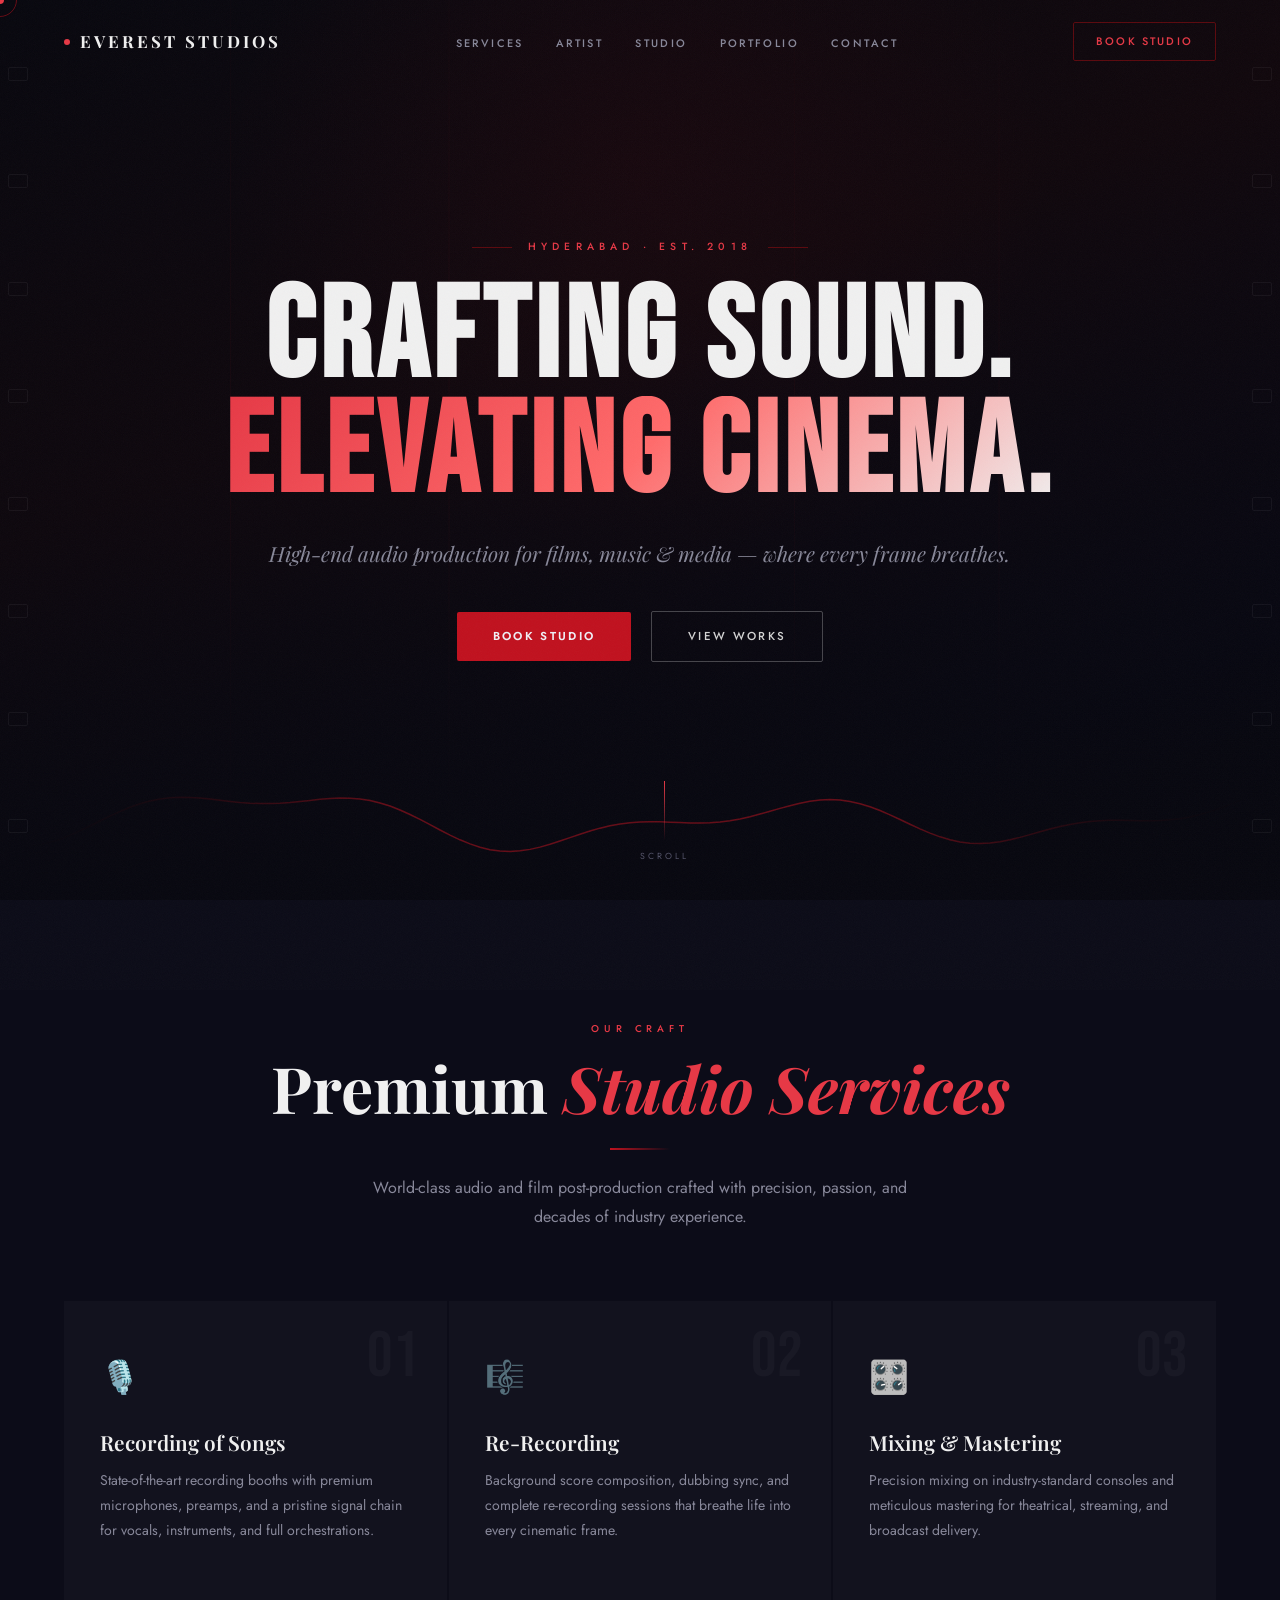
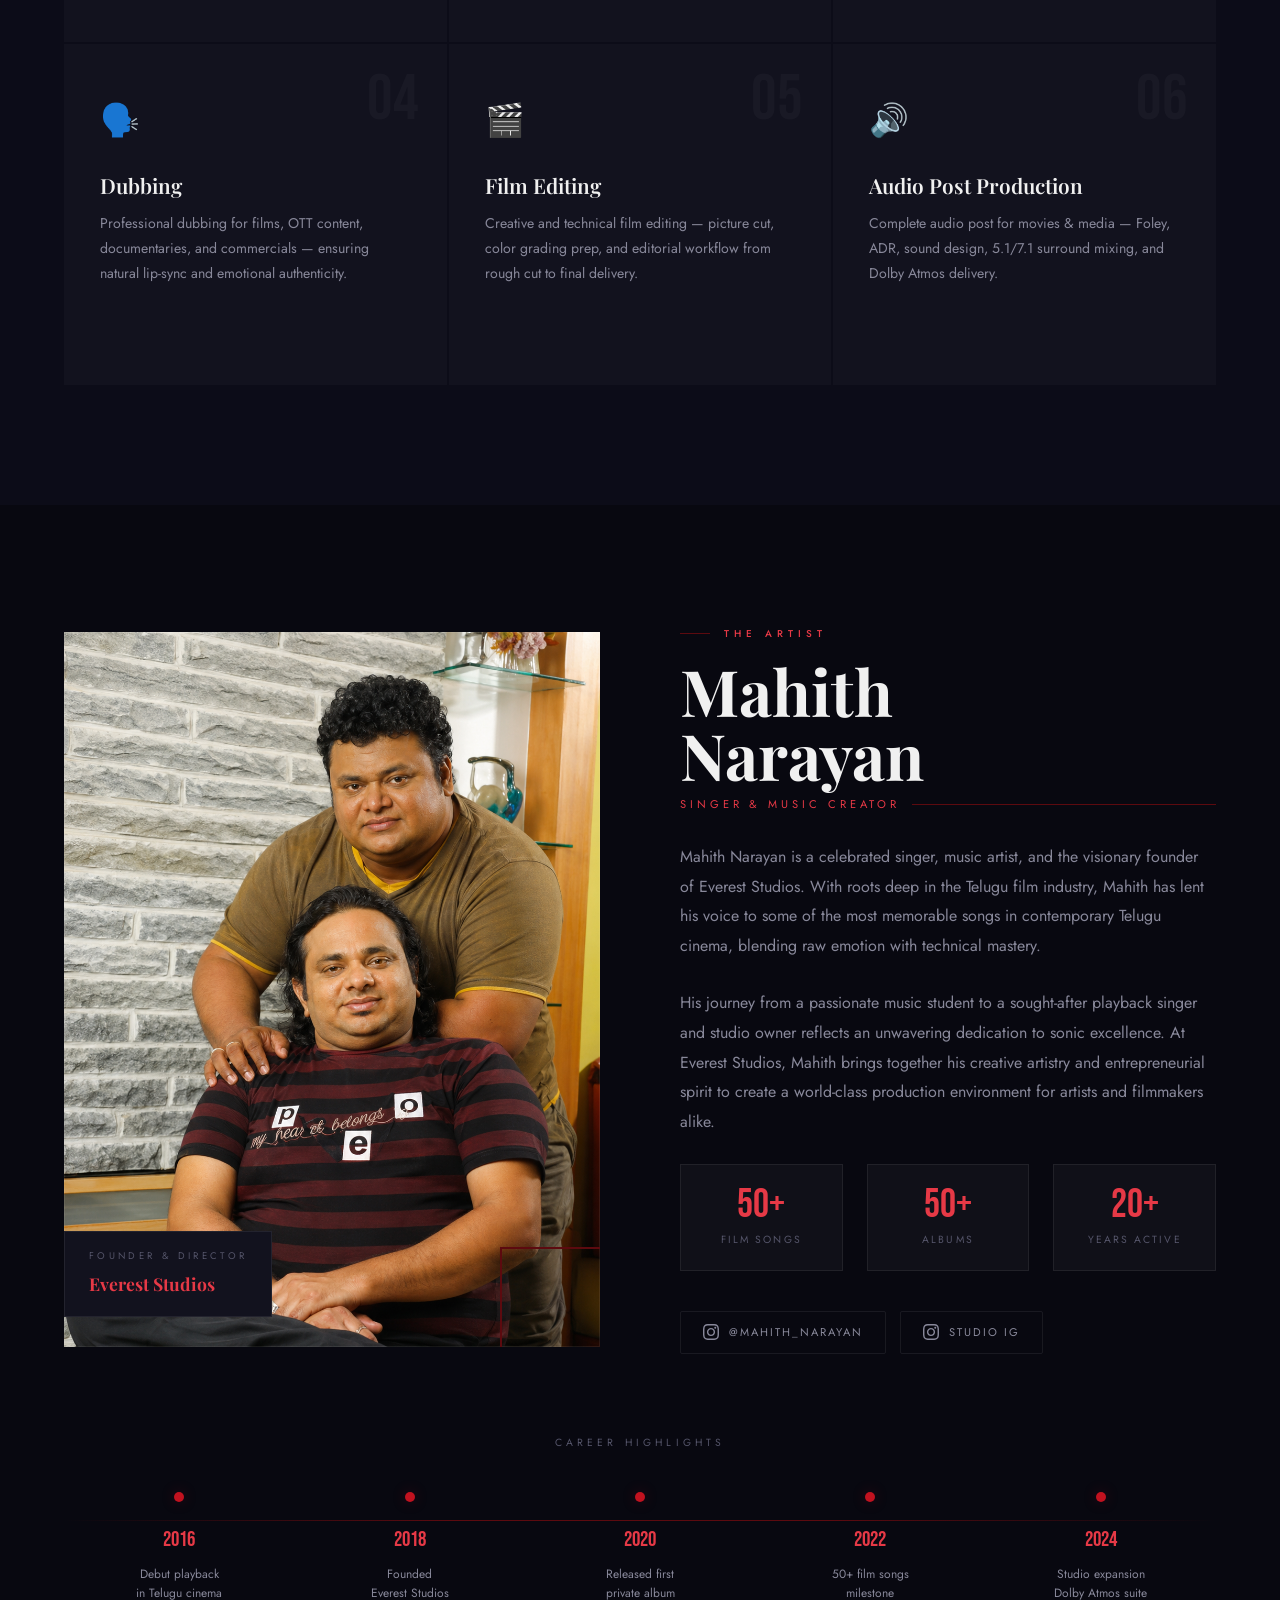
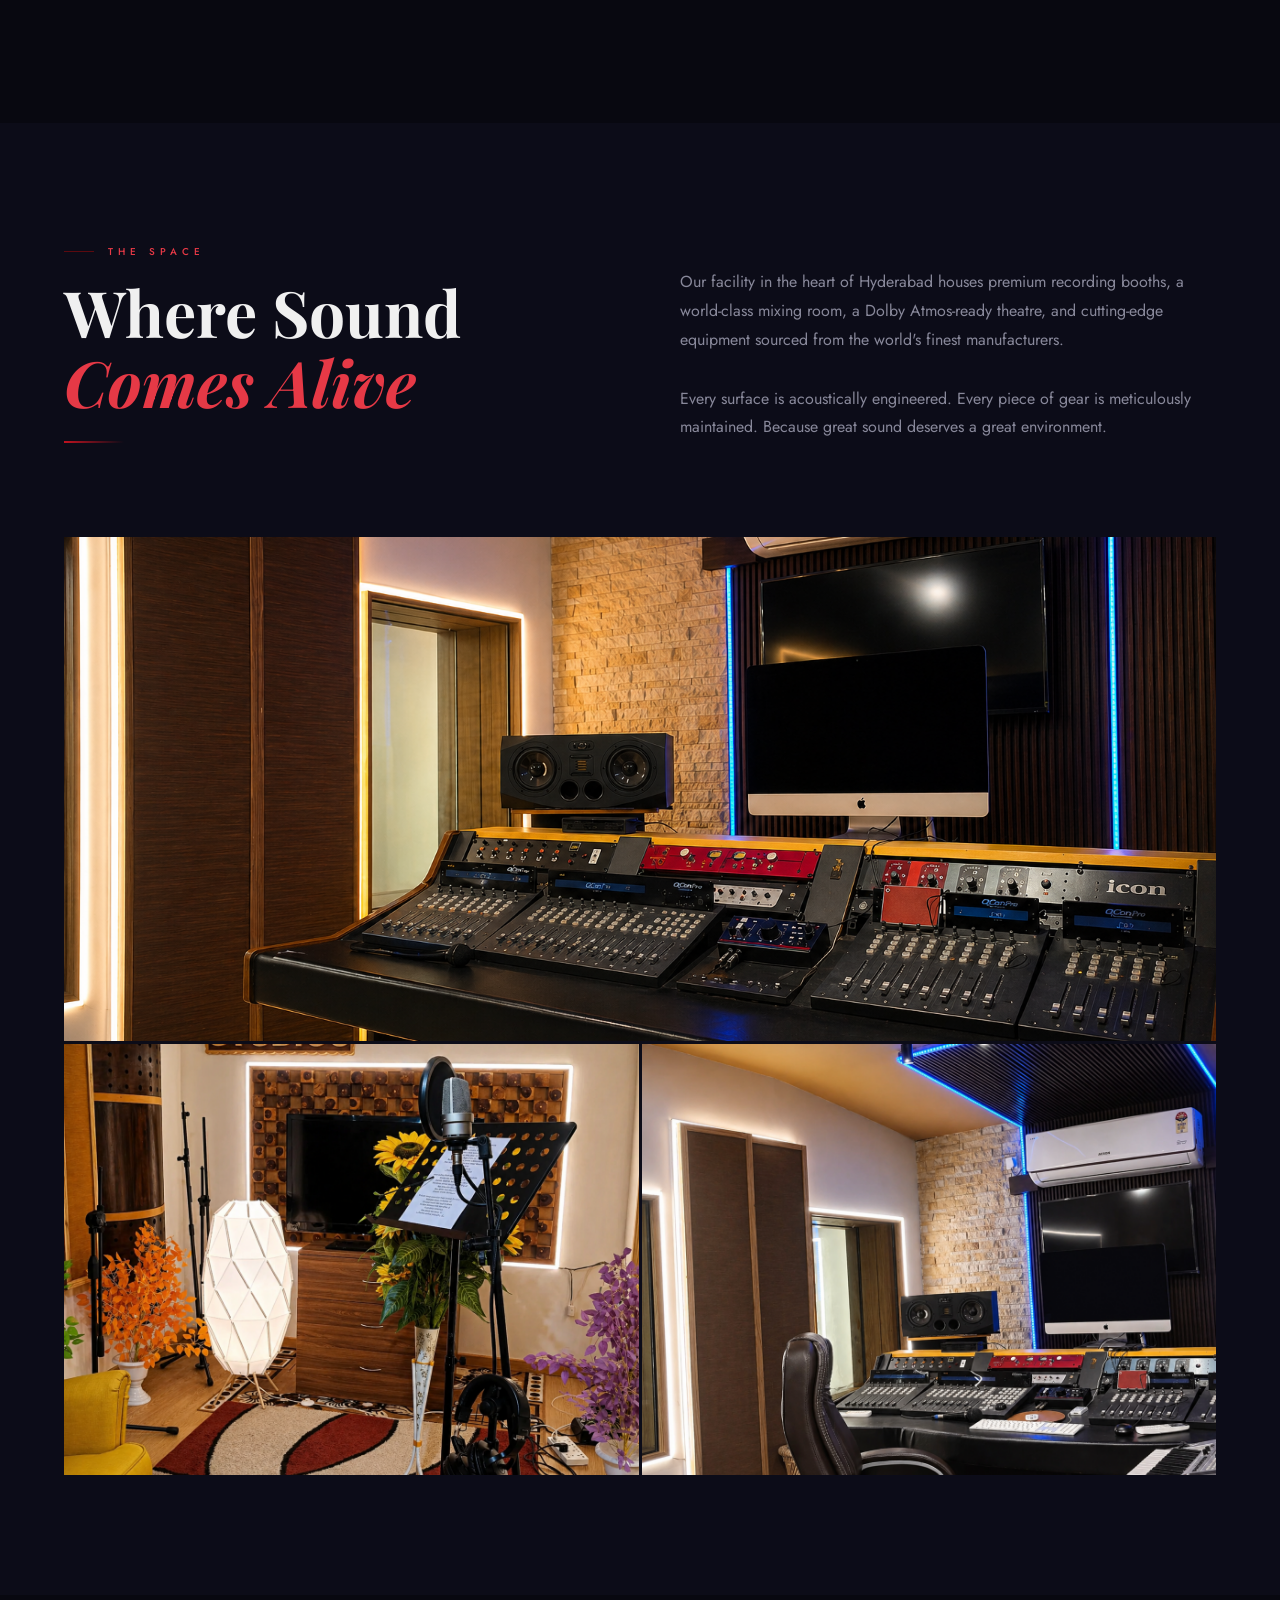
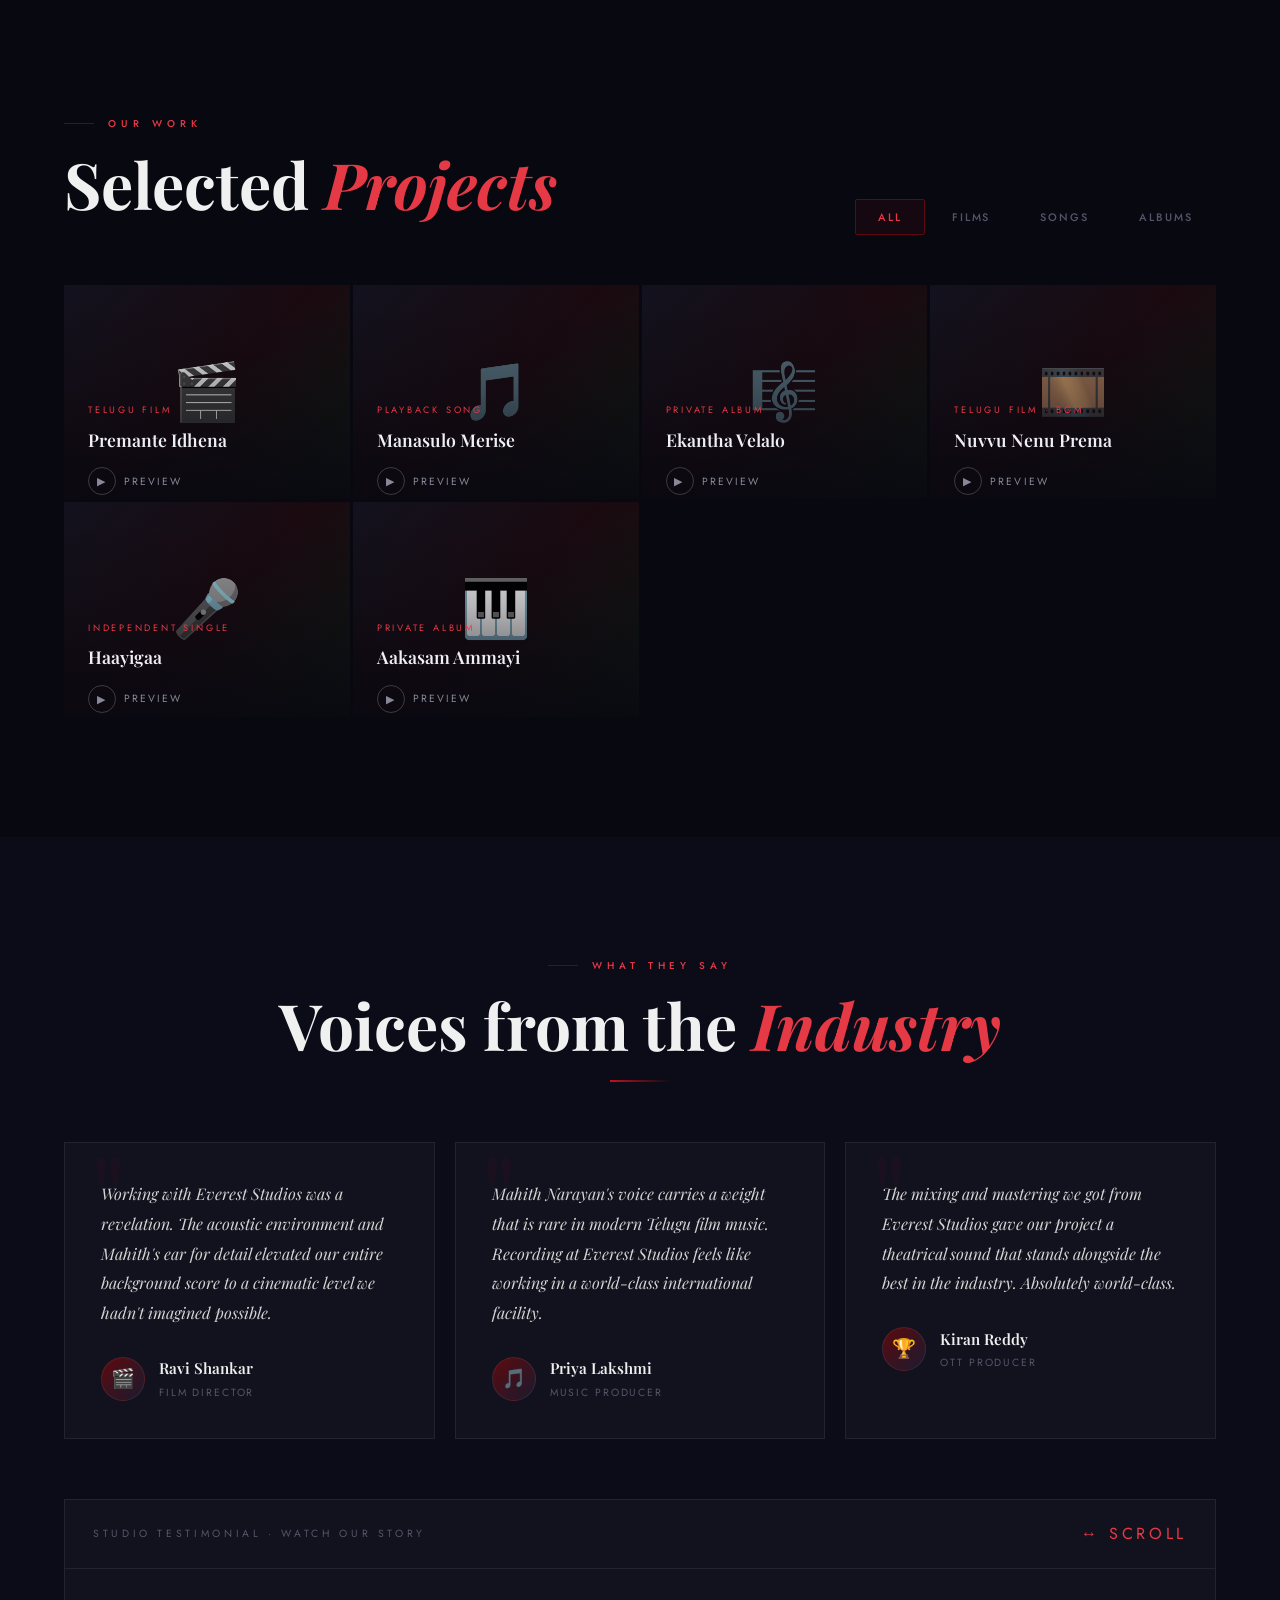
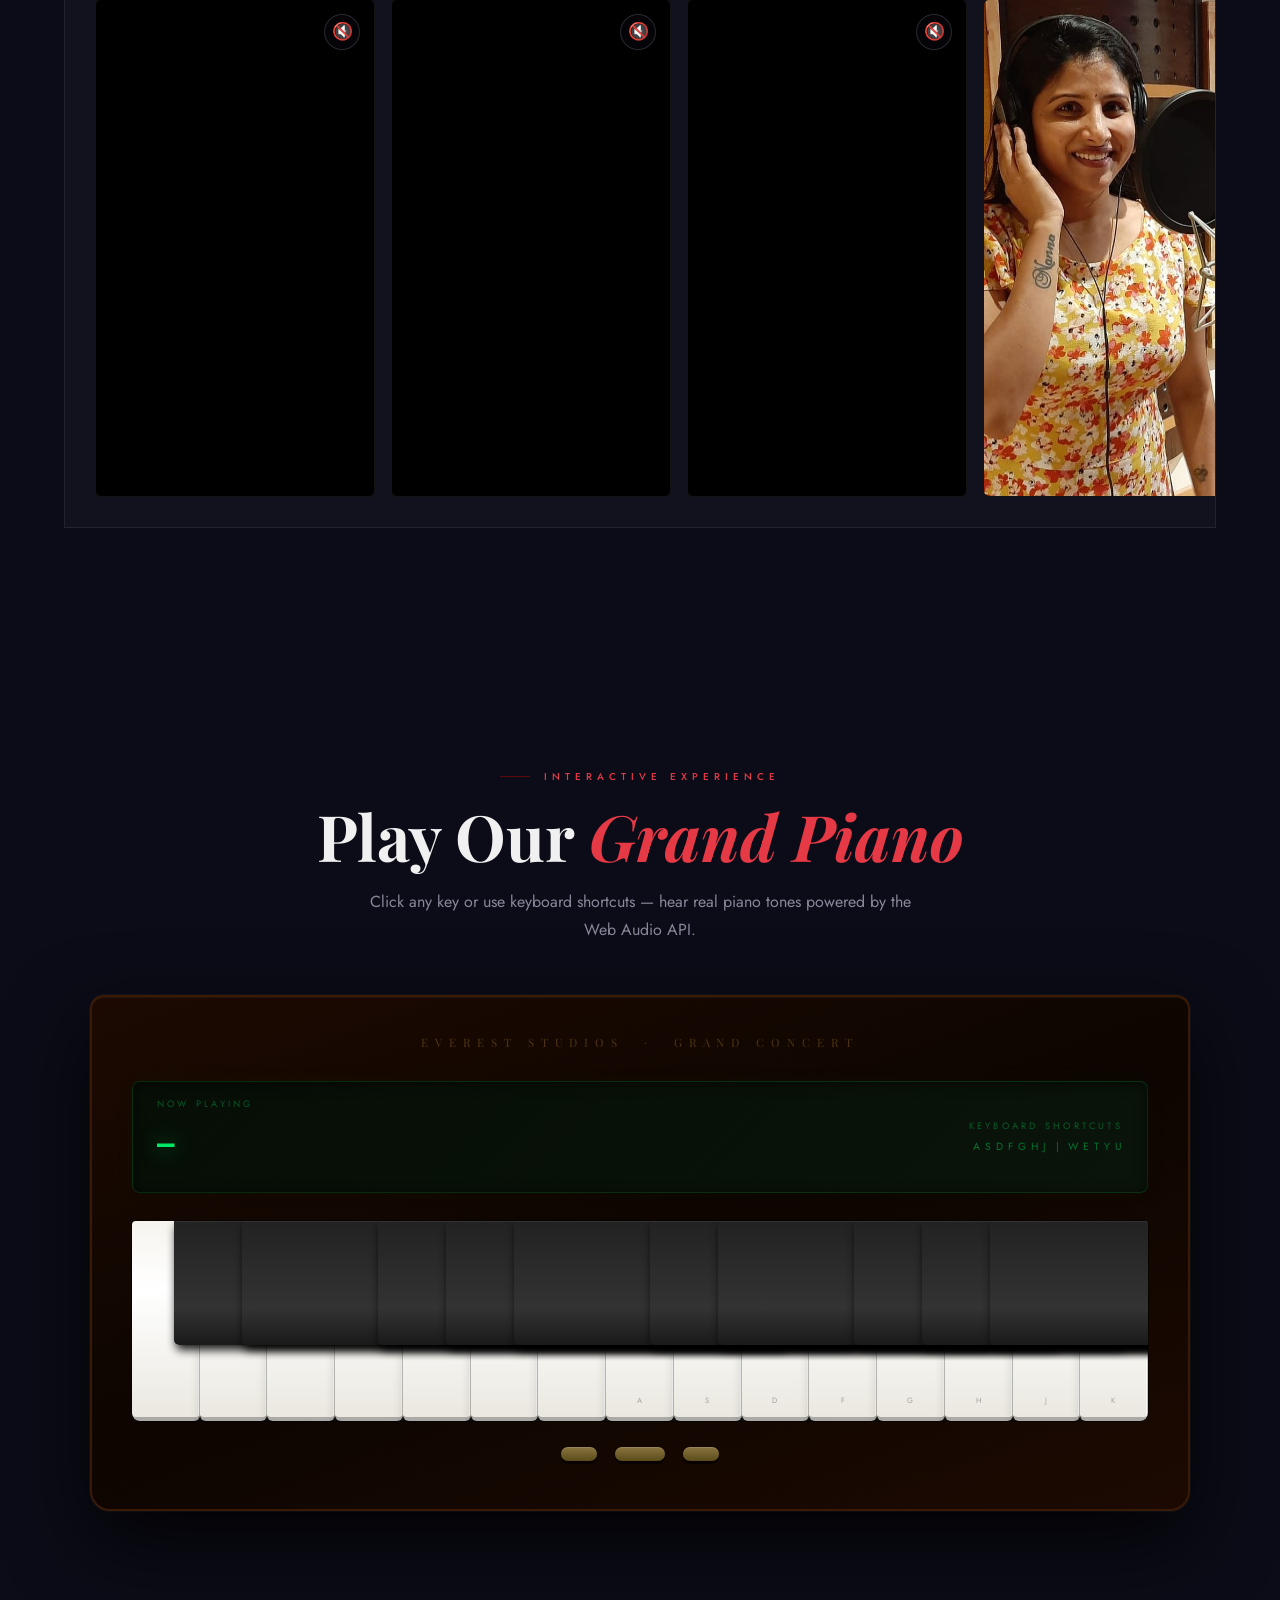
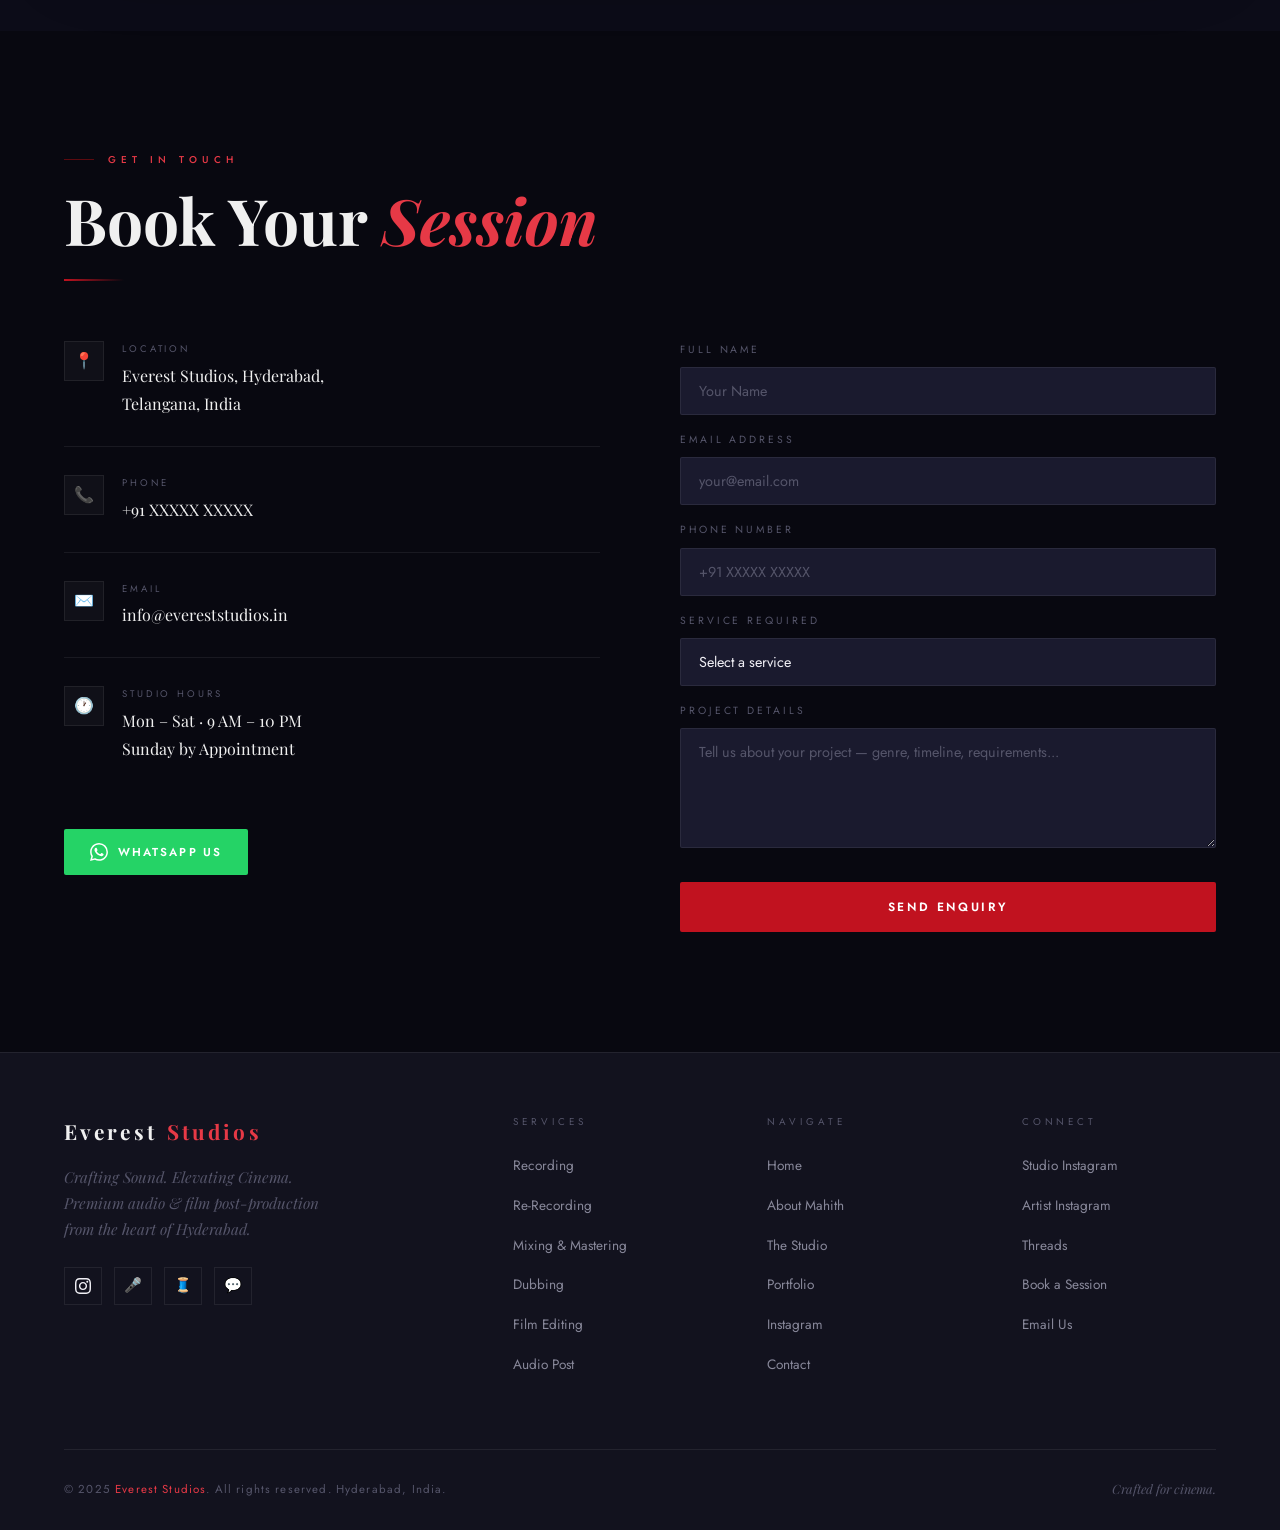
==== EverestStudios.html @ 0b69b0db "initial commit" ====
<!DOCTYPE html>
<html lang="en">

<head>
  <meta charset="UTF-8" />
  <meta name="viewport" content="width=device-width, initial-scale=1.0" />
  <meta name="description" content="Everest Studios — Premium audio and film post-production studio in Hyderabad." />
  <title>Everest Studios — Crafting Sound. Elevating Cinema.</title>
  <link rel="preconnect" href="https://fonts.googleapis.com" />
  <link rel="preconnect" href="https://fonts.gstatic.com" crossorigin />
  <link
    href="https://fonts.googleapis.com/css2?family=Playfair+Display:ital,wght@0,400;0,600;0,700;0,900;1,400;1,600&family=Bebas+Neue&family=Jost:wght@200;300;400;500;600&display=swap"
    rel="stylesheet" />
  <style>
    /* ════════════════════════════════════════════════
   EVEREST STUDIOS — Premium Cinematic CSS
   Palette: Deep Crimson · Platinum · Obsidian
   ════════════════════════════════════════════════ */

    :root {
      --obsidian: #080810;
      --deep: #0c0c18;
      --panel: #12121e;
      --surface: #1a1a2e;
      --glass: rgba(255, 255, 255, 0.03);
      --glass-border: rgba(255, 255, 255, 0.07);
      --crimson: #c1121f;
      --crimson-light: #e63946;
      --crimson-glow: rgba(193, 18, 31, 0.25);
      --crimson-dim: #5c0a0f;
      --platinum: #d4d4d4;
      --platinum-light: #f0f0f0;
      --platinum-dim: #888899;
      --teal: #00b4d8;
      --white: #f0eff5;
      --muted: #55556a;
      --muted-light: #88889a;
      --font-display: 'Playfair Display', serif;
      --font-hero: 'Bebas Neue', cursive;
      --font-ui: 'Jost', sans-serif;
      --ease-out: cubic-bezier(0.16, 1, 0.3, 1);
      --ease-spring: cubic-bezier(0.34, 1.56, 0.64, 1);
      --ease-cinema: cubic-bezier(0.77, 0, 0.18, 1);
    }

    *,
    *::before,
    *::after {
      margin: 0;
      padding: 0;
      box-sizing: border-box
    }

    html {
      scroll-behavior: smooth;
      overflow-x: hidden
    }

    body {
      background: var(--obsidian);
      color: var(--white);
      font-family: var(--font-ui);
      font-size: 17px;
      line-height: 1.75;
      overflow-x: hidden;
      cursor: none;
    }

    a {
      text-decoration: none;
      color: inherit
    }

    img {
      display: block;
      max-width: 100%
    }

    button {
      cursor: none;
      font-family: var(--font-ui);
      border: none;
      background: none
    }

    ::selection {
      background: var(--crimson);
      color: #fff
    }

    /* ── CURSOR ───────────────────────────────────── */
    #cursor {
      position: fixed;
      width: 8px;
      height: 8px;
      background: var(--crimson-light);
      border-radius: 50%;
      pointer-events: none;
      z-index: 9999;
      transform: translate(-50%, -50%);
      transition: transform .12s, background .2s;
    }

    #cursor-ring {
      position: fixed;
      width: 34px;
      height: 34px;
      border: 1px solid rgba(193, 18, 31, .5);
      border-radius: 50%;
      pointer-events: none;
      z-index: 9998;
      transform: translate(-50%, -50%);
      transition: all .28s var(--ease-out);
    }

    #cursor.hover {
      transform: translate(-50%, -50%) scale(2.5);
      background: var(--crimson)
    }

    #cursor-ring.hover {
      transform: translate(-50%, -50%) scale(1.5);
      border-color: var(--crimson-light)
    }

    /* ── GRAIN ────────────────────────────────────── */
    .grain {
      position: fixed;
      top: -10%;
      left: -10%;
      width: 120%;
      height: 120%;
      z-index: 9990;
      pointer-events: none;
      opacity: .028;
      background-image: url("data:image/svg+xml,%3Csvg viewBox='0 0 256 256' xmlns='http://www.w3.org/2000/svg'%3E%3Cfilter id='n'%3E%3CfeTurbulence type='fractalNoise' baseFrequency='0.9' numOctaves='4' stitchTiles='stitch'/%3E%3C/filter%3E%3Crect width='100%25' height='100%25' filter='url(%23n)'/%3E%3C/svg%3E");
      background-size: 200px 200px;
      will-change: transform;
      animation: grain .4s steps(1) infinite;
    }

    @keyframes grain {

      0%,
      100% {
        transform: translate(0, 0)
      }

      10% {
        transform: translate(-2%, -3%)
      }

      20% {
        transform: translate(3%, 2%)
      }

      30% {
        transform: translate(-1%, 4%)
      }

      40% {
        transform: translate(2%, -1%)
      }

      50% {
        transform: translate(-3%, 3%)
      }

      60% {
        transform: translate(4%, -2%)
      }

      70% {
        transform: translate(-2%, 1%)
      }

      80% {
        transform: translate(1%, -4%)
      }

      90% {
        transform: translate(-3%, 2%)
      }
    }

    /* ── LOADER ───────────────────────────────────── */
    #loader {
      position: fixed;
      inset: 0;
      z-index: 10000;
      background: var(--obsidian);
      display: flex;
      flex-direction: column;
      align-items: center;
      justify-content: center;
      gap: 28px;
      transition: opacity .9s var(--ease-cinema), visibility .9s;
    }

    #loader.hide {
      opacity: 0;
      visibility: hidden;
      pointer-events: none
    }

    .loader-logo {
      font-family: var(--font-display);
      font-size: clamp(1.4rem, 3.5vw, 2.4rem);
      font-weight: 700;
      letter-spacing: .3em;
      color: var(--platinum-light);
      opacity: 0;
      animation: fadeUp .8s .3s var(--ease-out) forwards;
    }

    .loader-logo em {
      font-style: normal;
      color: var(--crimson-light)
    }

    .loader-sub {
      font-family: var(--font-ui);
      font-size: .68rem;
      letter-spacing: .4em;
      text-transform: uppercase;
      color: var(--muted);
      opacity: 0;
      animation: fadeUp .8s .5s var(--ease-out) forwards;
    }

    .eq-bars {
      display: flex;
      align-items: flex-end;
      gap: 4px;
      height: 44px;
      opacity: 0;
      animation: fadeUp .8s .4s var(--ease-out) forwards;
    }

    .eq-bar {
      width: 4px;
      background: linear-gradient(to top, var(--crimson), var(--crimson-light));
      border-radius: 2px;
      animation: eq var(--d, .8s) ease-in-out infinite alternate;
    }

    .eq-bar:nth-child(1) {
      --d: .55s;
      height: 55%
    }

    .eq-bar:nth-child(2) {
      --d: .85s;
      height: 100%
    }

    .eq-bar:nth-child(3) {
      --d: .5s;
      height: 38%
    }

    .eq-bar:nth-child(4) {
      --d: .78s;
      height: 80%
    }

    .eq-bar:nth-child(5) {
      --d: .65s;
      height: 50%
    }

    .eq-bar:nth-child(6) {
      --d: .95s;
      height: 90%
    }

    .eq-bar:nth-child(7) {
      --d: .6s;
      height: 30%
    }

    .eq-bar:nth-child(8) {
      --d: .72s;
      height: 65%
    }

    @keyframes eq {
      to {
        height: 12%
      }
    }

    /* ── NAV ──────────────────────────────────────── */
    nav {
      position: fixed;
      top: 0;
      left: 0;
      right: 0;
      z-index: 1000;
      padding: 22px 5%;
      display: flex;
      align-items: center;
      justify-content: space-between;
      transition: all .5s var(--ease-out);
    }

    nav.scrolled {
      background: rgba(8, 8, 16, .88);
      backdrop-filter: blur(24px);
      -webkit-backdrop-filter: blur(24px);
      border-bottom: 1px solid var(--glass-border);
      padding: 14px 5%;
    }

    .nav-logo {
      font-family: var(--font-display);
      font-size: 1.05rem;
      font-weight: 700;
      letter-spacing: .18em;
      color: var(--platinum-light);
      text-transform: uppercase;
      display: flex;
      align-items: center;
      gap: 10px;
    }

    .nav-logo-dot {
      width: 6px;
      height: 6px;
      background: var(--crimson-light);
      border-radius: 50%;
      animation: pulse 2s infinite;
    }

    @keyframes pulse {

      0%,
      100% {
        box-shadow: 0 0 0 0 var(--crimson-glow)
      }

      50% {
        box-shadow: 0 0 0 6px transparent
      }
    }

    .nav-links {
      display: flex;
      align-items: center;
      gap: 32px;
      list-style: none
    }

    .nav-links a {
      font-family: var(--font-ui);
      font-size: .68rem;
      font-weight: 500;
      letter-spacing: .22em;
      text-transform: uppercase;
      color: var(--muted-light);
      transition: color .3s;
      position: relative;
    }

    .nav-links a::after {
      content: '';
      position: absolute;
      bottom: -4px;
      left: 0;
      right: 0;
      height: 1px;
      background: var(--crimson-light);
      transform: scaleX(0);
      transform-origin: left;
      transition: transform .35s var(--ease-out);
    }

    .nav-links a:hover {
      color: var(--white)
    }

    .nav-links a:hover::after {
      transform: scaleX(1)
    }

    .nav-cta {
      padding: 9px 22px;
      border: 1px solid var(--crimson-dim);
      color: var(--crimson-light);
      font-family: var(--font-ui);
      font-size: .68rem;
      font-weight: 500;
      letter-spacing: .2em;
      text-transform: uppercase;
      border-radius: 2px;
      transition: all .3s;
      position: relative;
      overflow: hidden;
      display: inline-block;
    }

    .nav-cta::before {
      content: '';
      position: absolute;
      inset: 0;
      background: var(--crimson);
      transform: translateY(100%);
      transition: transform .3s var(--ease-cinema);
    }

    .nav-cta span {
      position: relative;
      z-index: 1
    }

    .nav-cta:hover {
      color: var(--white);
      border-color: var(--crimson)
    }

    .nav-cta:hover::before {
      transform: translateY(0)
    }

    .hamburger {
      display: none;
      flex-direction: column;
      gap: 5px;
      cursor: none
    }

    .hamburger span {
      width: 24px;
      height: 1px;
      background: var(--white);
      transition: .3s
    }

    #mobile-nav {
      display: none;
      position: fixed;
      inset: 0;
      z-index: 990;
      background: rgba(8, 8, 16, .97);
      backdrop-filter: blur(30px);
      flex-direction: column;
      align-items: center;
      justify-content: center;
      gap: 36px;
    }

    #mobile-nav a {
      font-family: var(--font-display);
      font-size: 2rem;
      font-weight: 600;
      color: var(--white);
      letter-spacing: .1em;
      transition: color .3s;
    }

    #mobile-nav a:hover {
      color: var(--crimson-light)
    }

    .mobile-close {
      position: absolute;
      top: 28px;
      right: 5%;
      font-size: 1.5rem;
      color: var(--muted);
      cursor: none;
      transition: color .3s;
    }

    .mobile-close:hover {
      color: var(--crimson-light)
    }

    /* ── HERO ─────────────────────────────────────── */
    #hero {
      position: relative;
      height: 100vh;
      min-height: 640px;
      display: flex;
      align-items: center;
      justify-content: center;
      overflow: hidden;
    }

    .hero-cinematic-bg {
      position: absolute;
      inset: 0;
      background: linear-gradient(160deg, #08080f 0%, #14080c 40%, #080814 80%, #050508 100%);
      overflow: hidden;
    }

    .hero-cinematic-bg::before {
      content: '';
      position: absolute;
      top: -30%;
      left: 50%;
      width: 900px;
      height: 900px;
      transform: translateX(-50%);
      background: radial-gradient(ellipse, rgba(193, 18, 31, .08) 0%, transparent 65%);
    }

    .hero-cinematic-bg::after {
      content: '';
      position: absolute;
      inset: 0;
      background: linear-gradient(to bottom, rgba(8, 8, 16, .2) 0%, rgba(8, 8, 16, .5) 60%, rgba(8, 8, 16, 1) 100%);
    }

    .light-ray {
      position: absolute;
      width: 1px;
      background: linear-gradient(to bottom, transparent, rgba(193, 18, 31, .12), transparent);
      top: -10%;
      height: 120%;
      animation: rayMove 10s ease-in-out infinite alternate;
    }

    .light-ray:nth-child(1) {
      left: 18%;
      animation-delay: 0s;
      opacity: .7
    }

    .light-ray:nth-child(2) {
      left: 35%;
      animation-delay: -3s;
      width: 2px;
      opacity: .4
    }

    .light-ray:nth-child(3) {
      left: 62%;
      animation-delay: -6s;
      opacity: .6
    }

    .light-ray:nth-child(4) {
      left: 78%;
      animation-delay: -9s;
      width: 2px;
      opacity: .3
    }

    @keyframes rayMove {
      0% {
        transform: skewX(-10deg) translateX(0)
      }

      100% {
        transform: skewX(10deg) translateX(30px)
      }
    }

    .film-perfs {
      position: absolute;
      top: 0;
      bottom: 0;
      width: 36px;
      display: flex;
      flex-direction: column;
      justify-content: space-around;
      padding: 20px 0;
      opacity: .06;
      z-index: 5;
    }

    .film-perfs.left {
      left: 0
    }

    .film-perfs.right {
      right: 0
    }

    .film-perf {
      width: 20px;
      height: 14px;
      border: 1px solid var(--platinum);
      border-radius: 2px;
      margin: 0 auto
    }

    .hero-content {
      position: relative;
      z-index: 10;
      text-align: center;
      max-width: 900px;
      padding: 0 24px;
    }

    .hero-eyebrow {
      font-family: var(--font-ui);
      font-size: .65rem;
      font-weight: 500;
      letter-spacing: .5em;
      text-transform: uppercase;
      color: var(--crimson-light);
      display: flex;
      align-items: center;
      justify-content: center;
      gap: 16px;
      margin-bottom: 24px;
      opacity: 0;
      animation: fadeUp .8s .8s var(--ease-out) forwards;
    }

    .hero-eyebrow::before,
    .hero-eyebrow::after {
      content: '';
      width: 40px;
      height: 1px;
      background: var(--crimson-dim);
    }

    .hero-title {
      font-family: var(--font-hero);
      font-size: clamp(4rem, 10vw, 10rem);
      line-height: .9;
      letter-spacing: .04em;
      color: var(--platinum-light);
      text-transform: uppercase;
      opacity: 0;
      animation: fadeUp .9s .9s var(--ease-out) forwards;
    }

    .hero-title .line2 {
      display: block;
      background: linear-gradient(135deg, var(--crimson-light), #ff6b6b, var(--platinum-light));
      -webkit-background-clip: text;
      -webkit-text-fill-color: transparent;
      background-clip: text;
    }

    .hero-subtitle {
      font-family: var(--font-display);
      font-style: italic;
      font-size: clamp(1rem, 2vw, 1.3rem);
      color: var(--platinum-dim);
      margin: 24px 0 40px;
      opacity: 0;
      animation: fadeUp .8s 1.1s var(--ease-out) forwards;
    }

    .hero-actions {
      display: flex;
      align-items: center;
      justify-content: center;
      gap: 20px;
      flex-wrap: wrap;
      opacity: 0;
      animation: fadeUp .8s 1.3s var(--ease-out) forwards;
    }

    .btn-primary {
      padding: 14px 36px;
      background: var(--crimson);
      color: var(--white);
      font-family: var(--font-ui);
      font-size: .72rem;
      font-weight: 600;
      letter-spacing: .2em;
      text-transform: uppercase;
      border-radius: 2px;
      transition: all .35s var(--ease-out);
      position: relative;
      overflow: hidden;
      display: inline-block;
    }

    .btn-primary::before {
      content: '';
      position: absolute;
      inset: 0;
      background: linear-gradient(135deg, var(--crimson-light), #c1121f);
      transform: translateX(-100%);
      transition: transform .4s var(--ease-cinema);
    }

    .btn-primary:hover {
      box-shadow: 0 0 30px var(--crimson-glow)
    }

    .btn-primary:hover::before {
      transform: translateX(0)
    }

    .btn-primary span {
      position: relative;
      z-index: 1
    }

    .btn-ghost {
      padding: 14px 36px;
      border: 1px solid rgba(212, 212, 212, .3);
      color: var(--platinum);
      font-family: var(--font-ui);
      font-size: .72rem;
      font-weight: 500;
      letter-spacing: .2em;
      text-transform: uppercase;
      border-radius: 2px;
      transition: all .3s;
      display: inline-block;
    }

    .btn-ghost:hover {
      border-color: var(--platinum);
      color: var(--white);
      background: rgba(212, 212, 212, .05)
    }

    .hero-wave {
      position: absolute;
      bottom: 0;
      left: 0;
      right: 0;
      height: 160px;
      z-index: 6
    }

    .scroll-indicator {
      position: absolute;
      bottom: 36px;
      left: 50%;
      transform: translateX(-50%);
      z-index: 10;
      display: flex;
      flex-direction: column;
      align-items: center;
      gap: 8px;
      opacity: 0;
      animation: fadeUp .8s 1.8s var(--ease-out) forwards;
    }

    .scroll-line {
      width: 1px;
      height: 60px;
      background: linear-gradient(to bottom, var(--crimson-light), transparent);
      animation: scrollPulse 2s ease-in-out infinite;
    }

    @keyframes scrollPulse {

      0%,
      100% {
        transform: scaleY(1);
        opacity: 1
      }

      50% {
        transform: scaleY(.5);
        opacity: .3
      }
    }

    .scroll-text {
      font-family: var(--font-ui);
      font-size: .55rem;
      letter-spacing: .35em;
      text-transform: uppercase;
      color: var(--muted)
    }

    /* ── SECTION COMMONS ──────────────────────────── */
    section {
      padding: 120px 5%
    }

    .section-eyebrow {
      font-family: var(--font-ui);
      font-size: .62rem;
      font-weight: 500;
      letter-spacing: .5em;
      text-transform: uppercase;
      color: var(--crimson-light);
      display: flex;
      align-items: center;
      gap: 14px;
      margin-bottom: 16px;
    }

    .section-eyebrow::before {
      content: '';
      width: 30px;
      height: 1px;
      background: var(--crimson-dim)
    }

    .section-title {
      font-family: var(--font-display);
      font-size: clamp(2.2rem, 5vw, 4rem);
      font-weight: 700;
      line-height: 1.1;
      color: var(--platinum-light);
      margin-bottom: 16px;
    }

    .section-title em {
      font-style: italic;
      color: var(--crimson-light)
    }

    .section-sub {
      font-family: var(--font-ui);
      font-size: 1rem;
      color: var(--muted-light);
      max-width: 560px;
      line-height: 1.8;
    }

    .section-divider {
      width: 60px;
      height: 2px;
      background: linear-gradient(90deg, var(--crimson), transparent);
      margin: 24px 0
    }

    /* Reveal animations */
    .reveal {
      opacity: 0;
      transform: translateY(40px);
      transition: opacity .8s var(--ease-out), transform .8s var(--ease-out)
    }

    .reveal.visible {
      opacity: 1;
      transform: none
    }

    .reveal-left {
      opacity: 0;
      transform: translateX(-50px);
      transition: opacity .8s var(--ease-out), transform .8s var(--ease-out)
    }

    .reveal-left.visible {
      opacity: 1;
      transform: none
    }

    .reveal-right {
      opacity: 0;
      transform: translateX(50px);
      transition: opacity .8s var(--ease-out), transform .8s var(--ease-out)
    }

    .reveal-right.visible {
      opacity: 1;
      transform: none
    }

    .delay-1 {
      transition-delay: .15s
    }

    .delay-2 {
      transition-delay: .3s
    }

    .delay-3 {
      transition-delay: .45s
    }

    /* ── SERVICES ─────────────────────────────────── */
    #services {
      background: var(--deep)
    }

    .services-header {
      text-align: center;
      margin-bottom: 70px
    }

    .services-header .section-eyebrow {
      justify-content: center
    }

    .services-header .section-eyebrow::before {
      display: none
    }

    .services-header .section-divider {
      margin: 24px auto
    }

    .services-grid {
      display: grid;
      grid-template-columns: repeat(auto-fit, minmax(300px, 1fr));
      gap: 2px;
      max-width: 1200px;
      margin: 0 auto;
    }

    .service-card {
      position: relative;
      background: var(--panel);
      padding: 48px 36px;
      overflow: hidden;
      transition: all .4s var(--ease-out);
      cursor: none;
    }

    .service-card::before {
      content: '';
      position: absolute;
      top: 0;
      left: 0;
      width: 100%;
      height: 2px;
      background: linear-gradient(90deg, var(--crimson), transparent);
      transform: scaleX(0);
      transform-origin: left;
      transition: transform .5s var(--ease-out);
    }

    .service-card::after {
      content: '';
      position: absolute;
      inset: 0;
      background: radial-gradient(ellipse at 30% 50%, rgba(193, 18, 31, .06) 0%, transparent 60%);
      opacity: 0;
      transition: opacity .4s;
    }

    .service-card:hover {
      background: var(--surface);
      transform: translateY(-4px)
    }

    .service-card:hover::before {
      transform: scaleX(1)
    }

    .service-card:hover::after {
      opacity: 1
    }

    .service-card:hover .service-wave {
      opacity: 1
    }

    .service-icon {
      font-size: 2rem;
      margin-bottom: 24px;
      display: block;
      transition: filter .3s
    }

    .service-num {
      position: absolute;
      top: 24px;
      right: 28px;
      font-family: var(--font-hero);
      font-size: 4rem;
      color: rgba(255, 255, 255, .03);
      line-height: 1;
      transition: color .4s;
    }

    .service-card:hover .service-num {
      color: rgba(193, 18, 31, .06)
    }

    .service-title {
      font-family: var(--font-display);
      font-size: 1.3rem;
      font-weight: 600;
      color: var(--platinum-light);
      margin-bottom: 12px;
      line-height: 1.3;
    }

    .service-desc {
      font-family: var(--font-ui);
      font-size: .88rem;
      color: var(--muted-light);
      line-height: 1.75;
      margin-bottom: 24px;
    }

    .service-wave {
      display: flex;
      align-items: flex-end;
      gap: 2px;
      height: 28px;
      opacity: 0;
      transition: opacity .4s;
    }

    .s-bar {
      width: 3px;
      background: var(--crimson);
      border-radius: 2px;
      animation: eq var(--d, .7s) ease-in-out infinite alternate
    }

    /* ── OWNER ────────────────────────────────────── */
    #owner {
      background: var(--obsidian);
      overflow: hidden
    }

    .owner-grid {
      display: grid;
      grid-template-columns: 1fr 1fr;
      gap: 80px;
      align-items: center;
      max-width: 1200px;
      margin: 0 auto;
    }

    .owner-img-wrap {
      position: relative;
      width: 100%;
      aspect-ratio: 3/4;
      background: var(--panel);
      overflow: hidden;
    }

    .owner-img-placeholder {
      width: 100%;
      height: 100%;
      background: linear-gradient(160deg, #1a0a0d, #0c0c1e, #0d1a1a);
      display: flex;
      align-items: center;
      justify-content: center;
      font-size: 8rem;
    }

    .owner-img-frame {
      position: absolute;
      inset: 0;
      border: 1px solid var(--glass-border)
    }

    .owner-img-accent {
      position: absolute;
      bottom: -20px;
      right: -20px;
      width: 120px;
      height: 120px;
      border: 2px solid var(--crimson-dim);
    }

    .owner-img-accent2 {
      position: absolute;
      top: -15px;
      left: -15px;
      width: 80px;
      height: 80px;
      border: 1px solid rgba(212, 212, 212, .15);
    }

    .owner-badge {
      position: absolute;
      bottom: 30px;
      left: 0;
      background: var(--panel);
      border: 1px solid var(--glass-border);
      padding: 16px 24px;
      backdrop-filter: blur(10px);
    }

    .owner-badge-label {
      font-family: var(--font-ui);
      font-size: .6rem;
      letter-spacing: .35em;
      text-transform: uppercase;
      color: var(--muted);
      margin-bottom: 4px;
    }

    .owner-badge-value {
      font-family: var(--font-display);
      font-size: 1.1rem;
      font-weight: 700;
      color: var(--crimson-light)
    }

    .owner-name {
      font-family: var(--font-display);
      font-size: clamp(2.5rem, 5vw, 4rem);
      font-weight: 700;
      color: var(--platinum-light);
      line-height: 1;
      margin-bottom: 8px;
    }

    .owner-tag {
      font-family: var(--font-ui);
      font-size: .7rem;
      letter-spacing: .35em;
      text-transform: uppercase;
      color: var(--crimson-light);
      margin-bottom: 28px;
      display: flex;
      align-items: center;
      gap: 12px;
    }

    .owner-tag::after {
      content: '';
      flex: 1;
      height: 1px;
      background: var(--crimson-dim)
    }

    .owner-bio {
      font-family: var(--font-ui);
      font-size: 1rem;
      color: var(--muted-light);
      line-height: 1.85;
      margin-bottom: 28px;
    }

    .owner-stats {
      display: grid;
      grid-template-columns: repeat(3, 1fr);
      gap: 24px;
      margin-bottom: 40px
    }

    .stat-box {
      background: var(--glass);
      border: 1px solid var(--glass-border);
      padding: 20px;
      text-align: center;
    }

    .stat-num {
      font-family: var(--font-hero);
      font-size: 2.5rem;
      color: var(--crimson-light);
      line-height: 1
    }

    .stat-label {
      font-family: var(--font-ui);
      font-size: .65rem;
      letter-spacing: .2em;
      text-transform: uppercase;
      color: var(--muted);
      margin-top: 6px;
    }

    .owner-links {
      display: flex;
      gap: 14px;
      flex-wrap: wrap
    }

    .owner-link {
      display: flex;
      align-items: center;
      gap: 10px;
      padding: 11px 22px;
      border: 1px solid var(--glass-border);
      font-family: var(--font-ui);
      font-size: .7rem;
      letter-spacing: .18em;
      text-transform: uppercase;
      color: var(--muted-light);
      border-radius: 2px;
      transition: all .3s;
    }

    .owner-link:hover {
      border-color: var(--crimson-dim);
      color: var(--crimson-light)
    }

    .owner-link svg {
      width: 16px;
      height: 16px
    }

    /* Timeline */
    .career-timeline {
      margin-top: 80px;
      max-width: 1200px;
      margin-left: auto;
      margin-right: auto
    }

    .timeline-title {
      font-family: var(--font-ui);
      font-size: .65rem;
      letter-spacing: .4em;
      text-transform: uppercase;
      color: var(--muted);
      margin-bottom: 40px;
      text-align: center;
    }

    .timeline-track {
      position: relative;
      display: flex;
      gap: 0
    }

    .timeline-track::before {
      content: '';
      position: absolute;
      top: 28px;
      left: 0;
      right: 0;
      height: 1px;
      background: linear-gradient(90deg, transparent, var(--crimson-dim), var(--crimson-dim), transparent);
    }

    .timeline-item {
      flex: 1;
      padding: 0 16px;
      text-align: center;
      position: relative;
      opacity: 0;
      transform: translateY(20px);
      transition: opacity .6s var(--ease-out), transform .6s var(--ease-out);
    }

    .timeline-item.visible {
      opacity: 1;
      transform: none
    }

    .timeline-item:nth-child(1) {
      transition-delay: .1s
    }

    .timeline-item:nth-child(2) {
      transition-delay: .2s
    }

    .timeline-item:nth-child(3) {
      transition-delay: .3s
    }

    .timeline-item:nth-child(4) {
      transition-delay: .4s
    }

    .timeline-item:nth-child(5) {
      transition-delay: .5s
    }

    .timeline-dot {
      width: 10px;
      height: 10px;
      border-radius: 50%;
      background: var(--crimson);
      margin: 0 auto 20px;
      position: relative;
      z-index: 1;
      box-shadow: 0 0 14px var(--crimson-glow);
    }

    .timeline-year {
      font-family: var(--font-hero);
      font-size: 1.3rem;
      color: var(--crimson-light);
      margin-bottom: 6px
    }

    .timeline-event {
      font-family: var(--font-ui);
      font-size: .75rem;
      color: var(--muted-light);
      line-height: 1.6
    }

    /* ── STUDIO ───────────────────────────────────── */
    #studio {
      background: var(--deep)
    }

    .studio-intro {
      display: grid;
      grid-template-columns: 1fr 1fr;
      gap: 80px;
      align-items: center;
      max-width: 1200px;
      margin: 0 auto 70px;
    }

    .studio-gallery {
      display: grid;
      grid-template-columns: 1fr 1fr;
      grid-template-rows: auto auto;
      gap: 3px;
      max-width: 1200px;
      margin: 0 auto;
    }

    .studio-img {
      position: relative;
      overflow: hidden;
      cursor: none;
      background: var(--panel)
    }

    .studio-img:first-child {
      grid-column: span 2;
      aspect-ratio: 16/7
    }

    .studio-img:not(:first-child) {
      aspect-ratio: 4/3
    }

    .studio-img-inner {
      width: 100%;
      height: 100%;
      display: flex;
      align-items: center;
      justify-content: center;
      font-size: 5rem;
      background: linear-gradient(135deg, #0f0f1e, #1a0a10, #0f1a1a);
      transition: transform .7s var(--ease-cinema);
    }

    .studio-img:hover .studio-img-inner {
      transform: scale(1.04)
    }

    .studio-img-label {
      position: absolute;
      bottom: 0;
      left: 0;
      right: 0;
      padding: 20px;
      background: linear-gradient(to top, rgba(8, 8, 16, .9), transparent);
      font-family: var(--font-ui);
      font-size: .65rem;
      letter-spacing: .3em;
      text-transform: uppercase;
      color: var(--muted-light);
      transform: translateY(100%);
      transition: transform .4s var(--ease-out);
    }

    .studio-img:hover .studio-img-label {
      transform: none
    }

    /* ── PORTFOLIO ────────────────────────────────── */
    #portfolio {
      background: var(--obsidian)
    }

    .portfolio-header {
      max-width: 1200px;
      margin: 0 auto 50px;
      display: flex;
      align-items: flex-end;
      justify-content: space-between;
      flex-wrap: wrap;
      gap: 30px;
    }

    .portfolio-tabs {
      display: flex;
      gap: 4px
    }

    .tab-btn {
      padding: 9px 22px;
      font-family: var(--font-ui);
      font-size: .68rem;
      font-weight: 500;
      letter-spacing: .18em;
      text-transform: uppercase;
      color: var(--muted);
      border: 1px solid transparent;
      border-radius: 2px;
      transition: all .3s;
      cursor: none;
    }

    .tab-btn:hover,
    .tab-btn.active {
      color: var(--white);
      border-color: var(--crimson-dim);
      background: rgba(193, 18, 31, .08)
    }

    .tab-btn.active {
      color: var(--crimson-light)
    }

    .portfolio-grid {
      display: grid;
      grid-template-columns: repeat(auto-fill, minmax(280px, 1fr));
      gap: 3px;
      max-width: 1200px;
      margin: 0 auto;
    }

    .portfolio-item {
      position: relative;
      overflow: hidden;
      cursor: none;
      aspect-ratio: 4/3;
      background: var(--panel)
    }

    .portfolio-thumb {
      width: 100%;
      height: 100%;
      display: flex;
      align-items: center;
      justify-content: center;
      font-size: 3.5rem;
      background: linear-gradient(135deg, #12121e, #1a0a10, #0f1a14);
      transition: transform .6s var(--ease-cinema);
    }

    .portfolio-item:hover .portfolio-thumb {
      transform: scale(1.05)
    }

    .portfolio-overlay {
      position: absolute;
      inset: 0;
      background: linear-gradient(to top, rgba(8, 8, 16, .95) 0%, rgba(8, 8, 16, .3) 60%, transparent 100%);
      display: flex;
      flex-direction: column;
      justify-content: flex-end;
      padding: 24px;
      transform: translateY(20px);
      transition: transform .4s var(--ease-out);
    }

    .portfolio-item:hover .portfolio-overlay {
      transform: none
    }

    .portfolio-tag {
      font-family: var(--font-ui);
      font-size: .58rem;
      letter-spacing: .3em;
      text-transform: uppercase;
      color: var(--crimson-light);
      margin-bottom: 6px;
    }

    .portfolio-name {
      font-family: var(--font-display);
      font-size: 1.1rem;
      font-weight: 600;
      color: var(--white);
      margin-bottom: 12px
    }

    .portfolio-play {
      display: inline-flex;
      align-items: center;
      gap: 8px;
      font-family: var(--font-ui);
      font-size: .65rem;
      letter-spacing: .2em;
      text-transform: uppercase;
      color: var(--muted-light);
      transition: color .3s;
    }

    .portfolio-play:hover {
      color: var(--crimson-light)
    }

    .play-circle {
      width: 28px;
      height: 28px;
      border: 1px solid rgba(255, 255, 255, .2);
      border-radius: 50%;
      display: flex;
      align-items: center;
      justify-content: center;
      font-size: .7rem;
      transition: border-color .3s, background .3s;
    }

    .portfolio-play:hover .play-circle {
      border-color: var(--crimson-light);
      background: var(--crimson)
    }

    /* ── TESTIMONIALS ─────────────────────────────── */
    #testimonials {
      background: var(--deep);
      overflow: hidden
    }

    .testimonials-inner {
      max-width: 1200px;
      margin: 0 auto
    }

    .testimonials-track {
      display: grid;
      grid-template-columns: repeat(3, 1fr);
      gap: 20px;
      margin-top: 60px
    }

    .testimonial-card {
      background: var(--panel);
      border: 1px solid var(--glass-border);
      padding: 36px;
      position: relative;
      overflow: hidden;
      transition: transform .4s var(--ease-out), border-color .4s;
    }

    .testimonial-card:hover {
      transform: translateY(-6px);
      border-color: var(--crimson-dim)
    }

    .testimonial-card::before {
      content: '"';
      position: absolute;
      top: -10px;
      left: 24px;
      font-family: var(--font-display);
      font-size: 8rem;
      color: rgba(193, 18, 31, .06);
      line-height: 1;
      pointer-events: none;
    }

    .testimonial-text {
      font-family: var(--font-display);
      font-style: italic;
      font-size: 1rem;
      color: var(--platinum);
      line-height: 1.85;
      margin-bottom: 28px;
      position: relative;
    }

    .testimonial-author {
      display: flex;
      align-items: center;
      gap: 14px
    }

    .author-avatar {
      width: 44px;
      height: 44px;
      border-radius: 50%;
      background: linear-gradient(135deg, var(--crimson-dim), var(--surface));
      display: flex;
      align-items: center;
      justify-content: center;
      font-size: 1.2rem;
      border: 1px solid var(--glass-border);
    }

    .author-name {
      font-family: var(--font-display);
      font-size: .95rem;
      font-weight: 600;
      color: var(--platinum-light)
    }

    .author-role {
      font-family: var(--font-ui);
      font-size: .65rem;
      letter-spacing: .18em;
      text-transform: uppercase;
      color: var(--muted);
      margin-top: 2px
    }

    .testimonial-video-wrap {
      margin-top: 60px;
      position: relative;
      max-width: 800px;
      margin: 60px auto 0;
      background: var(--panel);
      border: 1px solid var(--glass-border);
      overflow: hidden;
    }

    .testimonial-video-label {
      padding: 20px 28px;
      font-family: var(--font-ui);
      font-size: .65rem;
      letter-spacing: .35em;
      text-transform: uppercase;
      color: var(--muted);
      border-bottom: 1px solid var(--glass-border);
    }

    .testimonial-video-placeholder {
      padding: 60px;
      text-align: center;
      display: flex;
      flex-direction: column;
      align-items: center;
      gap: 16px;
    }

    .testimonial-video-icon {
      font-size: 3rem
    }

    .testimonial-video-title {
      font-family: var(--font-display);
      font-size: 1.1rem;
      color: var(--platinum)
    }

    .testimonial-video-note {
      font-family: var(--font-ui);
      font-size: .78rem;
      color: var(--muted);
      max-width: 400px
    }

    .testimonial-video-link {
      display: inline-flex;
      align-items: center;
      gap: 8px;
      padding: 10px 24px;
      border: 1px solid var(--crimson-dim);
      color: var(--crimson-light);
      font-family: var(--font-ui);
      font-size: .68rem;
      letter-spacing: .2em;
      text-transform: uppercase;
      border-radius: 2px;
      transition: all .3s;
    }

    .testimonial-video-link:hover {
      background: var(--crimson);
      color: #fff;
      border-color: var(--crimson)
    }

    /* ── INSTAGRAM ────────────────────────────────── */
    #instagram {
      background: var(--obsidian)
    }

    .insta-sections {
      display: grid;
      grid-template-columns: 1fr 1fr;
      gap: 60px;
      max-width: 1200px;
      margin: 0 auto
    }

    .insta-section-title {
      font-family: var(--font-display);
      font-size: 1.3rem;
      font-weight: 600;
      color: var(--platinum-light);
      margin-bottom: 6px
    }

    .insta-handle {
      font-family: var(--font-ui);
      font-size: .7rem;
      letter-spacing: .18em;
      color: var(--crimson-light);
      margin-bottom: 24px;
      display: flex;
      align-items: center;
      gap: 8px;
    }

    .insta-grid {
      display: grid;
      grid-template-columns: repeat(3, 1fr);
      gap: 3px
    }

    .insta-post {
      aspect-ratio: 1;
      background: var(--panel);
      display: flex;
      align-items: center;
      justify-content: center;
      font-size: 1.8rem;
      overflow: hidden;
      position: relative;
      cursor: none;
      transition: transform .3s;
    }

    .insta-post:hover {
      transform: scale(.96)
    }

    .insta-post-overlay {
      position: absolute;
      inset: 0;
      background: rgba(193, 18, 31, .7);
      display: flex;
      align-items: center;
      justify-content: center;
      font-size: 1.5rem;
      opacity: 0;
      transition: opacity .3s;
    }

    .insta-post:hover .insta-post-overlay {
      opacity: 1
    }

    .insta-cta {
      margin-top: 20px;
      display: inline-flex;
      align-items: center;
      gap: 10px;
      font-family: var(--font-ui);
      font-size: .7rem;
      letter-spacing: .2em;
      text-transform: uppercase;
      color: var(--muted-light);
      transition: color .3s;
    }

    .insta-cta:hover {
      color: var(--crimson-light)
    }

    /* ── PIANO ────────────────────────────────────── */
    #piano {
      background: var(--deep)
    }

    .piano-container {
      max-width: 1100px;
      margin: 0 auto
    }

    .piano-body {
      background: linear-gradient(160deg, #1c0a02 0%, #0d0500 50%, #1c0a02 100%);
      border: 2px solid #3a1a05;
      border-radius: 14px 14px 20px 20px;
      padding: 36px 40px 48px;
      box-shadow: 0 0 0 1px rgba(255, 255, 255, .03), 0 30px 80px rgba(0, 0, 0, .85), inset 0 1px 0 rgba(255, 210, 120, .06);
      position: relative;
    }

    .piano-brand {
      text-align: center;
      margin-bottom: 28px;
      font-family: var(--font-display);
      font-size: .72rem;
      letter-spacing: .6em;
      color: rgba(255, 190, 80, .25);
      text-transform: uppercase;
    }

    .piano-display {
      display: flex;
      align-items: center;
      justify-content: space-between;
      background: linear-gradient(135deg, #060e06, #0a140a);
      border: 1px solid rgba(0, 255, 80, .12);
      border-radius: 8px;
      padding: 14px 24px;
      margin-bottom: 28px;
      box-shadow: inset 0 2px 12px rgba(0, 0, 0, .6), 0 0 24px rgba(0, 200, 60, .03);
    }

    .piano-display-note {
      font-family: var(--font-hero);
      font-size: 2.2rem;
      color: #00e864;
      text-shadow: 0 0 20px rgba(0, 232, 100, .6);
      letter-spacing: .12em;
      min-width: 90px;
    }

    .piano-display-label {
      font-family: var(--font-ui);
      font-size: .58rem;
      letter-spacing: .35em;
      text-transform: uppercase;
      color: rgba(0, 232, 100, .35);
      margin-bottom: 4px;
    }

    .piano-display-hint {
      font-family: var(--font-ui);
      font-size: .65rem;
      color: rgba(0, 232, 100, .45);
      letter-spacing: .1em;
    }

    .piano-keys-wrap {
      position: relative;
      border-radius: 4px 4px 8px 8px;
      overflow: hidden;
      box-shadow: inset 0 -14px 30px rgba(0, 0, 0, .6), 0 0 0 1px rgba(0, 0, 0, .5);
    }

    .piano-keys {
      display: flex;
      position: relative;
      height: 200px;
      user-select: none;
      background: #111;
    }

    .pk-white {
      flex: 1;
      position: relative;
      background: linear-gradient(180deg, #f6f4ee 0%, #fff 35%, #eae8e0 100%);
      border-right: 1px solid rgba(0, 0, 0, .18);
      border-bottom: 4px solid rgba(0, 0, 0, .3);
      border-radius: 0 0 6px 6px;
      cursor: none;
      transition: background .06s, transform .06s;
      display: flex;
      align-items: flex-end;
      justify-content: center;
      padding-bottom: 10px;
      box-shadow: inset -1px 0 0 rgba(255, 255, 255, .7), 2px 6px 12px rgba(0, 0, 0, .25);
    }

    .pk-white:hover {
      background: linear-gradient(180deg, #ede8d8 0%, #f8f2e0 35%, #e0d8c8 100%)
    }

    .pk-white.active {
      background: linear-gradient(180deg, #d4c8b0 0%, #e8d8b0 35%, #ccbc98 100%);
      transform: translateY(3px);
      box-shadow: inset -1px 0 0 rgba(255, 255, 255, .5), 1px 2px 6px rgba(0, 0, 0, .3);
    }

    .pk-white .kl {
      font-family: var(--font-ui);
      font-size: .48rem;
      color: rgba(0, 0, 0, .3);
      letter-spacing: .04em;
      pointer-events: none;
    }

    .pk-black {
      position: absolute;
      z-index: 2;
      top: 0;
      width: 60%;
      height: 62%;
      background: linear-gradient(180deg, #222 0%, #333 70%, #1a1a1a 100%);
      border-radius: 0 0 5px 5px;
      cursor: none;
      box-shadow: 2px 5px 10px rgba(0, 0, 0, .9), inset 0 1px 0 rgba(255, 255, 255, .08), inset -1px 0 0 rgba(255, 255, 255, .05);
      transition: background .06s, transform .06s;
    }

    .pk-black:hover {
      background: linear-gradient(180deg, #2a2a2a 0%, #3a3a3a 70%, #222 100%)
    }

    .pk-black.active {
      background: linear-gradient(180deg, #111 0%, #1a1a1a 70%, #111 100%);
      transform: translateY(3px);
      box-shadow: 1px 2px 5px rgba(0, 0, 0, .95), inset 0 1px 0 rgba(255, 255, 255, .04);
    }

    .piano-pedals {
      display: flex;
      justify-content: center;
      gap: 18px;
      margin-top: 26px;
    }

    .pedal {
      height: 14px;
      border-radius: 20px;
      background: linear-gradient(180deg, #8a7540, #5a4c1a);
      box-shadow: 0 3px 0 rgba(0, 0, 0, .6), inset 0 1px 0 rgba(255, 255, 255, .12);
    }

    @media(max-width:768px) {
      .piano-body {
        padding: 20px 16px 32px
      }

      .piano-keys {
        height: 150px
      }
    }

    /* ── CONTACT ──────────────────────────────────── */
    #contact {
      background: var(--obsidian)
    }

    .contact-grid {
      display: grid;
      grid-template-columns: 1fr 1fr;
      gap: 80px;
      max-width: 1200px;
      margin: 0 auto
    }

    .contact-detail {
      display: flex;
      align-items: flex-start;
      gap: 18px;
      margin-bottom: 28px;
      padding-bottom: 28px;
      border-bottom: 1px solid var(--glass-border);
    }

    .contact-detail:last-of-type {
      border-bottom: none
    }

    .contact-detail-icon {
      width: 40px;
      height: 40px;
      background: var(--glass);
      border: 1px solid var(--glass-border);
      display: flex;
      align-items: center;
      justify-content: center;
      font-size: 1rem;
      flex-shrink: 0;
    }

    .contact-detail-label {
      font-family: var(--font-ui);
      font-size: .6rem;
      letter-spacing: .3em;
      text-transform: uppercase;
      color: var(--muted);
      margin-bottom: 4px
    }

    .contact-detail-value {
      font-family: var(--font-display);
      font-size: 1rem;
      color: var(--platinum-light)
    }

    .wa-btn {
      display: inline-flex;
      align-items: center;
      gap: 10px;
      padding: 13px 26px;
      background: #25d366;
      color: #fff;
      font-family: var(--font-ui);
      font-size: .72rem;
      font-weight: 600;
      letter-spacing: .18em;
      text-transform: uppercase;
      border-radius: 2px;
      margin-top: 10px;
      transition: background .3s;
    }

    .wa-btn:hover {
      background: #1db954
    }

    .form-row {
      margin-bottom: 16px
    }

    .form-label {
      display: block;
      font-family: var(--font-ui);
      font-size: .65rem;
      letter-spacing: .28em;
      text-transform: uppercase;
      color: var(--muted);
      margin-bottom: 8px;
    }

    .form-input,
    .form-select,
    .form-textarea {
      width: 100%;
      background: var(--surface);
      border: 1px solid var(--glass-border);
      padding: 13px 18px;
      color: var(--white);
      font-family: var(--font-ui);
      font-size: .9rem;
      border-radius: 2px;
      outline: none;
      transition: border-color .3s;
      -webkit-appearance: none;
    }

    .form-input:focus,
    .form-select:focus,
    .form-textarea:focus {
      border-color: var(--crimson-dim)
    }

    .form-input::placeholder,
    .form-textarea::placeholder {
      color: var(--muted)
    }

    .form-select {
      cursor: none
    }

    .form-select option {
      background: var(--panel)
    }

    .form-textarea {
      resize: vertical;
      min-height: 120px
    }

    .form-submit {
      width: 100%;
      padding: 16px;
      background: var(--crimson);
      color: #fff;
      font-family: var(--font-ui);
      font-size: .75rem;
      font-weight: 600;
      letter-spacing: .22em;
      text-transform: uppercase;
      border-radius: 2px;
      transition: background .3s, box-shadow .3s;
      cursor: none;
      margin-top: 8px;
    }

    .form-submit:hover {
      background: var(--crimson-light);
      box-shadow: 0 0 30px var(--crimson-glow)
    }

    /* ── FOOTER ───────────────────────────────────── */
    footer {
      background: var(--panel);
      border-top: 1px solid var(--glass-border);
      padding: 60px 5% 30px
    }

    .footer-top {
      display: grid;
      grid-template-columns: 2fr 1fr 1fr 1fr;
      gap: 60px;
      margin-bottom: 60px
    }

    .footer-logo {
      font-family: var(--font-display);
      font-size: 1.3rem;
      font-weight: 700;
      letter-spacing: .15em;
      color: var(--platinum-light);
      margin-bottom: 16px;
      display: flex;
      align-items: center;
      gap: 10px;
    }

    .footer-logo em {
      color: var(--crimson-light);
      font-style: normal
    }

    .footer-tagline {
      font-family: var(--font-display);
      font-style: italic;
      font-size: .95rem;
      color: var(--muted);
      margin-bottom: 24px;
      line-height: 1.7
    }

    .footer-socials {
      display: flex;
      gap: 12px
    }

    .social-icon {
      width: 38px;
      height: 38px;
      border: 1px solid var(--glass-border);
      display: flex;
      align-items: center;
      justify-content: center;
      font-size: .9rem;
      transition: all .3s;
      cursor: none;
    }

    .social-icon:hover {
      border-color: var(--crimson-dim);
      background: var(--crimson-glow)
    }

    .footer-col-title {
      font-family: var(--font-ui);
      font-size: .62rem;
      letter-spacing: .4em;
      text-transform: uppercase;
      color: var(--muted);
      margin-bottom: 20px
    }

    .footer-links {
      list-style: none
    }

    .footer-links li {
      margin-bottom: 10px
    }

    .footer-links a {
      font-family: var(--font-ui);
      font-size: .85rem;
      color: var(--muted-light);
      transition: color .3s
    }

    .footer-links a:hover {
      color: var(--crimson-light)
    }

    .footer-bottom {
      border-top: 1px solid var(--glass-border);
      padding-top: 28px;
      display: flex;
      align-items: center;
      justify-content: space-between;
      flex-wrap: wrap;
      gap: 16px;
    }

    .footer-copy {
      font-family: var(--font-ui);
      font-size: .72rem;
      color: var(--muted);
      letter-spacing: .1em
    }

    .footer-copy em {
      color: var(--crimson-light);
      font-style: normal
    }

    .footer-craft {
      font-family: var(--font-display);
      font-style: italic;
      font-size: .8rem;
      color: var(--muted)
    }

    /* ── STORY GRID ───────────────────────────────── */
    .story-grid {
      display: flex;
      gap: 16px;
      padding: 30px;
      background: var(--panel);
      overflow-x: auto;
      scroll-snap-type: x mandatory;
      scrollbar-width: none;
      -ms-overflow-style: none;
    }

    .story-grid::-webkit-scrollbar {
      display: none;
    }

    .story-item {
      flex: 0 0 280px;
      scroll-snap-align: center;
      position: relative;
      border-radius: 6px;
      overflow: hidden;
      aspect-ratio: 9/16;
      background: #000;
      border: 1px solid var(--glass-border);
      transition: transform 0.4s var(--ease-out), border-color 0.4s;
      cursor: none;
    }

    .story-item:hover {
      transform: translateY(-8px);
      border-color: var(--crimson-dim);
      box-shadow: 0 10px 30px rgba(0, 0, 0, 0.5);
    }

    .story-item video,
    .story-item img {
      width: 100%;
      height: 100%;
      object-fit: cover;
      transition: transform 0.7s var(--ease-cinema);
    }

    .story-item:hover video,
    .story-item:hover img {
      transform: scale(1.03);
    }

    .story-item-overlay {
      position: absolute;
      inset: 0;
      background: linear-gradient(to top, rgba(8, 8, 16, 0.95) 0%, rgba(8, 8, 16, 0.2) 50%, transparent 100%);
      display: flex;
      flex-direction: column;
      justify-content: flex-end;
      padding: 24px;
      opacity: 0;
      transition: opacity 0.4s;
    }

    .story-item:hover .story-item-overlay {
      opacity: 1;
    }

    .story-item-title {
      font-family: var(--font-ui);
      font-size: 0.8rem;
      color: var(--white);
      line-height: 1.5;
      display: -webkit-box;
      -webkit-line-clamp: 3;
      -webkit-box-orient: vertical;
      overflow: hidden;
      text-shadow: 0 2px 10px rgba(0, 0, 0, 0.8);
    }

    .story-video-controls {
      position: absolute;
      top: 14px;
      right: 14px;
      z-index: 10;
      background: rgba(8, 8, 16, 0.6);
      backdrop-filter: blur(10px);
      -webkit-backdrop-filter: blur(10px);
      border: 1px solid rgba(255, 255, 255, 0.15);
      border-radius: 50%;
      width: 36px;
      height: 36px;
      display: flex;
      align-items: center;
      justify-content: center;
      cursor: none;
      color: var(--white);
      transition: background 0.3s, border-color 0.3s, transform 0.3s;
    }

    .story-video-controls:hover {
      background: var(--crimson);
      border-color: var(--crimson-light);
      transform: scale(1.1);
    }

    /* ── MODAL ────────────────────────────────────── */
    #modal {
      position: fixed;
      inset: 0;
      z-index: 9000;
      background: rgba(8, 8, 16, .92);
      backdrop-filter: blur(20px);
      display: flex;
      align-items: center;
      justify-content: center;
      opacity: 0;
      visibility: hidden;
      transition: opacity .4s, visibility .4s;
      padding: 40px 20px;
    }

    #modal.open {
      opacity: 1;
      visibility: visible
    }

    .modal-box {
      background: var(--panel);
      border: 1px solid var(--glass-border);
      max-width: 680px;
      width: 100%;
      max-height: 90vh;
      overflow-y: auto;
    }

    .modal-top {
      padding: 24px 28px;
      border-bottom: 1px solid var(--glass-border);
      display: flex;
      align-items: center;
      justify-content: space-between;
    }

    .modal-title {
      font-family: var(--font-display);
      font-size: 1.2rem;
      font-weight: 600;
      color: var(--platinum-light)
    }

    .modal-meta {
      font-family: var(--font-ui);
      font-size: .7rem;
      letter-spacing: .2em;
      text-transform: uppercase;
      color: var(--muted);
      margin-top: 4px
    }

    .modal-close {
      width: 36px;
      height: 36px;
      border: 1px solid var(--glass-border);
      display: flex;
      align-items: center;
      justify-content: center;
      color: var(--muted);
      font-size: 1.2rem;
      cursor: none;
      transition: all .3s;
      flex-shrink: 0;
    }

    .modal-close:hover {
      border-color: var(--crimson-dim);
      color: var(--crimson-light)
    }

    .modal-body {
      padding: 28px
    }

    .modal-video {
      aspect-ratio: 16/9;
      background: var(--surface);
      border: 1px solid var(--glass-border)
    }

    @keyframes fadeUp {
      from {
        opacity: 0;
        transform: translateY(24px)
      }

      to {
        opacity: 1;
        transform: none
      }
    }

    /* ── RESPONSIVE ───────────────────────────────── */
    @media(max-width:1024px) {
      .owner-grid {
        grid-template-columns: 1fr;
        gap: 50px
      }

      .studio-intro {
        grid-template-columns: 1fr;
        gap: 40px
      }

      .contact-grid {
        grid-template-columns: 1fr;
        gap: 50px
      }

      .footer-top {
        grid-template-columns: 1fr 1fr;
        gap: 40px
      }

      .testimonials-track {
        grid-template-columns: 1fr
      }

      .insta-sections {
        grid-template-columns: 1fr
      }

      .timeline-track {
        flex-wrap: wrap
      }

      .timeline-item {
        flex: 0 0 40%;
        margin-bottom: 30px
      }

      .timeline-track::before {
        display: none
      }
    }

    @media(max-width:768px) {
      section {
        padding: 80px 5%
      }

      .nav-links,
      .nav-cta {
        display: none
      }

      .hamburger {
        display: flex
      }

      .hero-title {
        font-size: clamp(3rem, 15vw, 6rem)
      }

      .owner-stats {
        grid-template-columns: 1fr 1fr
      }

      .studio-gallery {
        grid-template-columns: 1fr
      }

      .studio-img:first-child {
        grid-column: auto;
        aspect-ratio: 16/9
      }

      .footer-top {
        grid-template-columns: 1fr;
        gap: 36px
      }

      .footer-bottom {
        flex-direction: column;
        text-align: center
      }

      .portfolio-header {
        flex-direction: column;
        align-items: flex-start
      }

      .frames-grid {
        grid-template-columns: repeat(2, 1fr)
      }

      .extract-input-row {
        flex-direction: column
      }
    }

    @media(max-width:480px) {
      .hero-actions {
        flex-direction: column
      }

      .btn-primary,
      .btn-ghost {
        width: 100%;
        text-align: center
      }

      .timeline-item {
        flex: 0 0 100%
      }

      .owner-stats {
        grid-template-columns: 1fr
      }
    }
  </style>
</head>

<body>

  <div class="grain"></div>
  <div id="cursor"></div>
  <div id="cursor-ring"></div>

  <!-- LOADER -->
  <div id="loader">
    <div class="loader-logo">EVEREST <em>STUDIOS</em></div>
    <div class="eq-bars">
      <div class="eq-bar"></div>
      <div class="eq-bar"></div>
      <div class="eq-bar"></div>
      <div class="eq-bar"></div>
      <div class="eq-bar"></div>
      <div class="eq-bar"></div>
      <div class="eq-bar"></div>
      <div class="eq-bar"></div>
    </div>
    <div class="loader-sub">Hyderabad &middot; Premium Post-Production</div>
  </div>

  <!-- NAV -->
  <nav id="main-nav">
    <a href="#hero" class="nav-logo">
      <div class="nav-logo-dot"></div>Everest Studios
    </a>
    <ul class="nav-links">
      <li><a href="#services">Services</a></li>
      <li><a href="#owner">Artist</a></li>
      <li><a href="#studio">Studio</a></li>
      <li><a href="#portfolio">Portfolio</a></li>
      <li><a href="#contact">Contact</a></li>
    </ul>
    <a href="#contact" class="nav-cta"><span>Book Studio</span></a>
    <div class="hamburger" onclick="toggleMobileNav()">
      <span></span><span></span><span></span>
    </div>
  </nav>

  <!-- MOBILE NAV -->
  <div id="mobile-nav">
    <div class="mobile-close" onclick="closeMobileNav()">&#10005;</div>
    <a href="#services" onclick="closeMobileNav()">Services</a>
    <a href="#owner" onclick="closeMobileNav()">Artist</a>
    <a href="#studio" onclick="closeMobileNav()">Studio</a>
    <a href="#portfolio" onclick="closeMobileNav()">Portfolio</a>
    <a href="#contact" onclick="closeMobileNav()">Book Studio</a>
  </div>

  <!-- ═══ HERO ═══════════════════════════════════ -->
  <section id="hero">
    <div class="hero-cinematic-bg">
      <div class="light-ray"></div>
      <div class="light-ray"></div>
      <div class="light-ray"></div>
      <div class="light-ray"></div>
    </div>
    <div class="film-perfs left">
      <div class="film-perf"></div>
      <div class="film-perf"></div>
      <div class="film-perf"></div>
      <div class="film-perf"></div>
      <div class="film-perf"></div>
      <div class="film-perf"></div>
      <div class="film-perf"></div>
      <div class="film-perf"></div>
    </div>
    <div class="film-perfs right">
      <div class="film-perf"></div>
      <div class="film-perf"></div>
      <div class="film-perf"></div>
      <div class="film-perf"></div>
      <div class="film-perf"></div>
      <div class="film-perf"></div>
      <div class="film-perf"></div>
      <div class="film-perf"></div>
    </div>
    <div class="hero-content">
      <div class="hero-eyebrow">Hyderabad &middot; Est. 2018</div>
      <h1 class="hero-title">Crafting Sound.<br><span class="line2">Elevating Cinema.</span></h1>
      <p class="hero-subtitle">High-end audio production for films, music &amp; media &mdash; where every frame
        breathes.</p>
      <div class="hero-actions">
        <a href="#contact" class="btn-primary"><span>Book Studio</span></a>
        <a href="#portfolio" class="btn-ghost">View Works</a>
      </div>
    </div>
    <svg class="hero-wave" viewBox="0 0 1440 160" preserveAspectRatio="none" xmlns="http://www.w3.org/2000/svg">
      <defs>
        <linearGradient id="wg" x1="0" y1="0" x2="1" y2="0">
          <stop offset="0%" stop-color="transparent" />
          <stop offset="30%" stop-color="#c1121f" stop-opacity=".5" />
          <stop offset="70%" stop-color="#c1121f" stop-opacity=".5" />
          <stop offset="100%" stop-color="transparent" />
        </linearGradient>
      </defs>
      <polyline id="hero-wave-line" fill="none" stroke="url(#wg)" stroke-width="1.5" />
    </svg>
    <div class="scroll-indicator">
      <div class="scroll-line"></div>
      <div class="scroll-text">Scroll</div>
    </div>
  </section>

  <!-- ═══ SERVICES ════════════════════════════════ -->
  <section id="services">
    <div class="services-header">
      <div class="section-eyebrow reveal">Our Craft</div>
      <h2 class="section-title reveal">Premium <em>Studio Services</em></h2>
      <div class="section-divider reveal"></div>
      <p class="section-sub reveal" style="margin:0 auto">World-class audio and film post-production crafted with
        precision, passion, and decades of industry experience.</p>
    </div>
    <div class="services-grid">
      <div class="service-card reveal">
        <span class="service-num">01</span>
        <span class="service-icon">🎙️</span>
        <h3 class="service-title">Recording of Songs</h3>
        <p class="service-desc">State-of-the-art recording booths with premium microphones, preamps, and a pristine
          signal chain for vocals, instruments, and full orchestrations.</p>
        <div class="service-wave" id="wave1"></div>
      </div>
      <div class="service-card reveal delay-1">
        <span class="service-num">02</span>
        <span class="service-icon">🎼</span>
        <h3 class="service-title">Re-Recording</h3>
        <p class="service-desc">Background score composition, dubbing sync, and complete re-recording sessions that
          breathe life into every cinematic frame.</p>
        <div class="service-wave" id="wave2"></div>
      </div>
      <div class="service-card reveal delay-2">
        <span class="service-num">03</span>
        <span class="service-icon">🎛️</span>
        <h3 class="service-title">Mixing &amp; Mastering</h3>
        <p class="service-desc">Precision mixing on industry-standard consoles and meticulous mastering for theatrical,
          streaming, and broadcast delivery.</p>
        <div class="service-wave" id="wave3"></div>
      </div>
      <div class="service-card reveal">
        <span class="service-num">04</span>
        <span class="service-icon">🗣️</span>
        <h3 class="service-title">Dubbing</h3>
        <p class="service-desc">Professional dubbing for films, OTT content, documentaries, and commercials — ensuring
          natural lip-sync and emotional authenticity.</p>
        <div class="service-wave" id="wave4"></div>
      </div>
      <div class="service-card reveal delay-1">
        <span class="service-num">05</span>
        <span class="service-icon">🎬</span>
        <h3 class="service-title">Film Editing</h3>
        <p class="service-desc">Creative and technical film editing — picture cut, color grading prep, and editorial
          workflow from rough cut to final delivery.</p>
        <div class="service-wave" id="wave5"></div>
      </div>
      <div class="service-card reveal delay-2">
        <span class="service-num">06</span>
        <span class="service-icon">🔊</span>
        <h3 class="service-title">Audio Post Production</h3>
        <p class="service-desc">Complete audio post for movies &amp; media — Foley, ADR, sound design, 5.1/7.1 surround
          mixing, and Dolby Atmos delivery.</p>
        <div class="service-wave" id="wave6"></div>
      </div>
    </div>
  </section>

  <!-- ═══ OWNER ════════════════════════════════════ -->
  <section id="owner">
    <div class="owner-grid">
      <div class="reveal-left">
        <div class="owner-img-wrap">
          <img src="Mahith Narayan_Owner.png" alt="Mahith Narayan"
            style="width: 100%; height: 100%; object-fit: cover;">
          <div class="owner-img-frame"></div>
          <div class="owner-img-accent"></div>
          <div class="owner-img-accent2"></div>
          <div class="owner-badge">
            <div class="owner-badge-label">Founder &amp; Director</div>
            <div class="owner-badge-value">Everest Studios</div>
          </div>
        </div>
      </div>
      <div class="reveal-right">
        <div class="section-eyebrow">The Artist</div>
        <h2 class="owner-name">Mahith<br>Narayan</h2>
        <div class="owner-tag">Singer &amp; Music Creator</div>
        <p class="owner-bio">Mahith Narayan is a celebrated singer, music artist, and the visionary founder of Everest
          Studios. With roots deep in the Telugu film industry, Mahith has lent his voice to some of the most memorable
          songs in contemporary Telugu cinema, blending raw emotion with technical mastery.</p>
        <p class="owner-bio">His journey from a passionate music student to a sought-after playback singer and studio
          owner reflects an unwavering dedication to sonic excellence. At Everest Studios, Mahith brings together his
          creative artistry and entrepreneurial spirit to create a world-class production environment for artists and
          filmmakers alike.</p>
        <div class="owner-stats">
          <div class="stat-box">
            <div class="stat-num" data-target="50" data-suffix="+">0+</div>
            <div class="stat-label">Film Songs</div>
          </div>
          <div class="stat-box">
            <div class="stat-num" data-target="50" data-suffix="+">0+</div>
            <div class="stat-label">Albums</div>
          </div>
          <div class="stat-box">
            <div class="stat-num" data-target="20" data-suffix="+">0+</div>
            <div class="stat-label">Years Active</div>
          </div>
        </div>
        <div class="owner-links">
          <a href="https://www.instagram.com/mahith_narayan/" target="_blank" class="owner-link">
            <svg viewBox="0 0 24 24" fill="currentColor" width="16" height="16">
              <path
                d="M12 2.163c3.204 0 3.584.012 4.85.07 3.252.148 4.771 1.691 4.919 4.919.058 1.265.069 1.645.069 4.849 0 3.205-.012 3.584-.069 4.849-.149 3.225-1.664 4.771-4.919 4.919-1.266.058-1.644.07-4.85.07-3.204 0-3.584-.012-4.849-.07-3.26-.149-4.771-1.699-4.919-4.92-.058-1.265-.07-1.644-.07-4.849 0-3.204.013-3.583.07-4.849.149-3.227 1.664-4.771 4.919-4.919 1.266-.057 1.645-.069 4.849-.069zm0-2.163c-3.259 0-3.667.014-4.947.072-4.358.2-6.78 2.618-6.98 6.98-.059 1.281-.073 1.689-.073 4.948 0 3.259.014 3.668.072 4.948.2 4.358 2.618 6.78 6.98 6.98 1.281.058 1.689.072 4.948.072 3.259 0 3.668-.014 4.948-.072 4.354-.2 6.782-2.618 6.979-6.98.059-1.28.073-1.689.073-4.948 0-3.259-.014-3.667-.072-4.947-.196-4.354-2.617-6.78-6.979-6.98-1.281-.059-1.69-.073-4.949-.073zm0 5.838c-3.403 0-6.162 2.759-6.162 6.162s2.759 6.163 6.162 6.163 6.162-2.759 6.162-6.163c0-3.403-2.759-6.162-6.162-6.162zm0 10.162c-2.209 0-4-1.79-4-4 0-2.209 1.791-4 4-4s4 1.791 4 4c0 2.21-1.791 4-4 4zm6.406-11.845c-.796 0-1.441.645-1.441 1.44s.645 1.44 1.441 1.44c.795 0 1.439-.645 1.439-1.44s-.644-1.44-1.439-1.44z" />
            </svg>
            @mahith_narayan
          </a>
          <a href="https://www.instagram.com/evereststudioshyd/" target="_blank" class="owner-link">
            <svg viewBox="0 0 24 24" fill="currentColor" width="16" height="16">
              <path
                d="M12 2.163c3.204 0 3.584.012 4.85.07 3.252.148 4.771 1.691 4.919 4.919.058 1.265.069 1.645.069 4.849 0 3.205-.012 3.584-.069 4.849-.149 3.225-1.664 4.771-4.919 4.919-1.266.058-1.644.07-4.85.07-3.204 0-3.584-.012-4.849-.07-3.26-.149-4.771-1.699-4.919-4.92-.058-1.265-.07-1.644-.07-4.849 0-3.204.013-3.583.07-4.849.149-3.227 1.664-4.771 4.919-4.919 1.266-.057 1.645-.069 4.849-.069zm0-2.163c-3.259 0-3.667.014-4.947.072-4.358.2-6.78 2.618-6.98 6.98-.059 1.281-.073 1.689-.073 4.948 0 3.259.014 3.668.072 4.948.2 4.358 2.618 6.78 6.98 6.98 1.281.058 1.689.072 4.948.072 3.259 0 3.668-.014 4.948-.072 4.354-.2 6.782-2.618 6.979-6.98.059-1.28.073-1.689.073-4.948 0-3.259-.014-3.667-.072-4.947-.196-4.354-2.617-6.78-6.979-6.98-1.281-.059-1.69-.073-4.949-.073zm0 5.838c-3.403 0-6.162 2.759-6.162 6.162s2.759 6.163 6.162 6.163 6.162-2.759 6.162-6.163c0-3.403-2.759-6.162-6.162-6.162zm0 10.162c-2.209 0-4-1.79-4-4 0-2.209 1.791-4 4-4s4 1.791 4 4c0 2.21-1.791 4-4 4zm6.406-11.845c-.796 0-1.441.645-1.441 1.44s.645 1.44 1.441 1.44c.795 0 1.439-.645 1.439-1.44s-.644-1.44-1.439-1.44z" />
            </svg>
            Studio IG
          </a>
        </div>
      </div>
    </div>
    <!-- Timeline -->
    <div class="career-timeline" style="margin-top:80px">
      <div class="timeline-title">Career Highlights</div>
      <div class="timeline-track">
        <div class="timeline-item">
          <div class="timeline-dot"></div>
          <div class="timeline-year">2016</div>
          <div class="timeline-event">Debut playback<br>in Telugu cinema</div>
        </div>
        <div class="timeline-item">
          <div class="timeline-dot"></div>
          <div class="timeline-year">2018</div>
          <div class="timeline-event">Founded<br>Everest Studios</div>
        </div>
        <div class="timeline-item">
          <div class="timeline-dot"></div>
          <div class="timeline-year">2020</div>
          <div class="timeline-event">Released first<br>private album</div>
        </div>
        <div class="timeline-item">
          <div class="timeline-dot"></div>
          <div class="timeline-year">2022</div>
          <div class="timeline-event">50+ film songs<br>milestone</div>
        </div>
        <div class="timeline-item">
          <div class="timeline-dot"></div>
          <div class="timeline-year">2024</div>
          <div class="timeline-event">Studio expansion<br>Dolby Atmos suite</div>
        </div>
      </div>
    </div>
  </section>

  <!-- ═══ STUDIO ════════════════════════════════════ -->
  <section id="studio">
    <div class="studio-intro">
      <div class="reveal-left">
        <div class="section-eyebrow">The Space</div>
        <h2 class="section-title">Where Sound<br><em>Comes Alive</em></h2>
        <div class="section-divider"></div>
      </div>
      <div class="reveal-right">
        <p class="section-sub">Our facility in the heart of Hyderabad houses premium recording booths, a world-class
          mixing room, a Dolby Atmos-ready theatre, and cutting-edge equipment sourced from the world's finest
          manufacturers.</p>
        <br>
        <p class="section-sub">Every surface is acoustically engineered. Every piece of gear is meticulously maintained.
          Because great sound deserves a great environment.</p>
      </div>
    </div>
    <div class="studio-gallery">
      <div class="studio-img reveal">
        <img src="The Space/Main Console.png" alt="Main Console"
          style="width: 100%; height: 100%; object-fit: cover; position: absolute; inset: 0;">
        <div class="studio-img-inner" style="background: rgba(0,0,0,0.4)">🎚️</div>
        <div class="studio-img-label">Main Mixing Console &middot; SSL &middot; Neve</div>
      </div>
      <div class="studio-img reveal delay-1">
        <img src="The Space/Voice Recording Booth A.png" alt="Voice Recording Booth A"
          style="width: 100%; height: 100%; object-fit: cover; position: absolute; inset: 0;">
        <div class="studio-img-inner" style="background: rgba(0,0,0,0.4)">🎙️</div>
        <div class="studio-img-label">Vocal Recording Booth A</div>
      </div>
      <div class="studio-img reveal delay-2">
        <img src="The Space/Film Dubbing Theatre.png" alt="Film Dubbing Theatre"
          style="width: 100%; height: 100%; object-fit: cover; position: absolute; inset: 0;">
        <div class="studio-img-inner" style="background: rgba(0,0,0,0.4)">🎬</div>
        <div class="studio-img-label">Film Dubbing Theatre</div>
      </div>
    </div>
  </section>

  <!-- ═══ PORTFOLIO ══════════════════════════════════ -->
  <section id="portfolio">
    <div class="portfolio-header">
      <div>
        <div class="section-eyebrow reveal">Our Work</div>
        <h2 class="section-title reveal">Selected <em>Projects</em></h2>
      </div>
      <div class="portfolio-tabs reveal">
        <button class="tab-btn active" onclick="filterPortfolio('all',this)">All</button>
        <button class="tab-btn" onclick="filterPortfolio('film',this)">Films</button>
        <button class="tab-btn" onclick="filterPortfolio('song',this)">Songs</button>
        <button class="tab-btn" onclick="filterPortfolio('album',this)">Albums</button>
      </div>
    </div>
    <div class="portfolio-grid">
      <div class="portfolio-item" data-cat="film">
        <div class="portfolio-thumb">🎬</div>
        <div class="portfolio-overlay">
          <div class="portfolio-tag">Telugu Film</div>
          <div class="portfolio-name">Premante Idhena</div>
          <button class="portfolio-play" onclick="openModal('video','Premante Idhena','Film &middot; 2023')">
            <div class="play-circle">&#9654;</div> Preview
          </button>
        </div>
      </div>
      <div class="portfolio-item" data-cat="song">
        <div class="portfolio-thumb">🎵</div>
        <div class="portfolio-overlay">
          <div class="portfolio-tag">Playback Song</div>
          <div class="portfolio-name">Manasulo Merise</div>
          <button class="portfolio-play" onclick="openModal('audio','Manasulo Merise','Song &middot; 2023')">
            <div class="play-circle">&#9654;</div> Preview
          </button>
        </div>
      </div>
      <div class="portfolio-item" data-cat="album">
        <div class="portfolio-thumb">🎼</div>
        <div class="portfolio-overlay">
          <div class="portfolio-tag">Private Album</div>
          <div class="portfolio-name">Ekantha Velalo</div>
          <button class="portfolio-play" onclick="openModal('audio','Ekantha Velalo','Album &middot; 2022')">
            <div class="play-circle">&#9654;</div> Preview
          </button>
        </div>
      </div>
      <div class="portfolio-item" data-cat="film">
        <div class="portfolio-thumb">🎞️</div>
        <div class="portfolio-overlay">
          <div class="portfolio-tag">Telugu Film &middot; BGM</div>
          <div class="portfolio-name">Nuvvu Nenu Prema</div>
          <button class="portfolio-play" onclick="openModal('audio','Nuvvu Nenu Prema','BGM &middot; 2023')">
            <div class="play-circle">&#9654;</div> Preview
          </button>
        </div>
      </div>
      <div class="portfolio-item" data-cat="song">
        <div class="portfolio-thumb">🎤</div>
        <div class="portfolio-overlay">
          <div class="portfolio-tag">Independent Single</div>
          <div class="portfolio-name">Haayigaa</div>
          <button class="portfolio-play" onclick="openModal('audio','Haayigaa','Single &middot; 2024')">
            <div class="play-circle">&#9654;</div> Preview
          </button>
        </div>
      </div>
      <div class="portfolio-item" data-cat="album">
        <div class="portfolio-thumb">🎹</div>
        <div class="portfolio-overlay">
          <div class="portfolio-tag">Private Album</div>
          <div class="portfolio-name">Aakasam Ammayi</div>
          <button class="portfolio-play" onclick="openModal('audio','Aakasam Ammayi','Album &middot; 2024')">
            <div class="play-circle">&#9654;</div> Preview
          </button>
        </div>
      </div>
    </div>
  </section>

  <!-- ═══ TESTIMONIALS ═══════════════════════════════ -->
  <section id="testimonials">
    <div class="testimonials-inner">
      <div style="text-align:center">
        <div class="section-eyebrow reveal" style="justify-content:center;margin-bottom:16px">What They Say</div>
        <h2 class="section-title reveal">Voices from the <em>Industry</em></h2>
        <div class="section-divider reveal" style="margin:20px auto"></div>
      </div>
      <div class="testimonials-track">
        <div class="testimonial-card reveal">
          <div class="testimonial-text">Working with Everest Studios was a revelation. The acoustic environment and
            Mahith's ear for detail elevated our entire background score to a cinematic level we hadn't imagined
            possible.</div>
          <div class="testimonial-author">
            <div class="author-avatar">🎬</div>
            <div>
              <div class="author-name">Ravi Shankar</div>
              <div class="author-role">Film Director</div>
            </div>
          </div>
        </div>
        <div class="testimonial-card reveal delay-2">
          <div class="testimonial-text">Mahith Narayan's voice carries a weight that is rare in modern Telugu film
            music. Recording at Everest Studios feels like working in a world-class international facility.</div>
          <div class="testimonial-author">
            <div class="author-avatar">🎵</div>
            <div>
              <div class="author-name">Priya Lakshmi</div>
              <div class="author-role">Music Producer</div>
            </div>
          </div>
        </div>
        <div class="testimonial-card reveal delay-3">
          <div class="testimonial-text">The mixing and mastering we got from Everest Studios gave our project a
            theatrical sound that stands alongside the best in the industry. Absolutely world-class.</div>
          <div class="testimonial-author">
            <div class="author-avatar">🏆</div>
            <div>
              <div class="author-name">Kiran Reddy</div>
              <div class="author-role">OTT Producer</div>
            </div>
          </div>
        </div>
      </div>
      <div class="testimonial-video-wrap reveal" style="max-width: 1200px; overflow: hidden;">
        <div class="testimonial-video-label"
          style="display: flex; justify-content: space-between; align-items: center;">
          <span>Studio Testimonial &middot; Watch Our Story</span>
          <span style="font-size: 1rem; color: var(--crimson-light); cursor: none;">&harr; Scroll</span>
        </div>
        <div class="story-grid">
          <div class="story-item">
            <video src="Watch our story section/Everest Studios evereststudioshyd Threads Say more.mp4" autoplay loop
              muted playsinline class="story-vid"></video>
            <div class="story-video-controls" onclick="toggleMute(this)">🔇</div>
            <div class="story-item-overlay">
              <div class="story-item-title">Everest Studios Threads - Say More</div>
            </div>
          </div>
          <div class="story-item">
            <video
              src="Watch our story section/Anaganaga akasham undhi song andariki gurthundhi kadhu, Aa song fame SAI KIRAN ippudu bulliteran.mp4"
              autoplay loop muted playsinline class="story-vid"></video>
            <div class="story-video-controls" onclick="toggleMute(this)">🔇</div>
            <div class="story-item-overlay">
              <div class="story-item-title">Anaganaga akasham undhi song fame SAI KIRAN</div>
            </div>
          </div>
          <div class="story-item">
            <video src="Watch our story section/Everest Studios evereststudioshyd Threads Say more (1).mp4" autoplay
              loop muted playsinline class="story-vid"></video>
            <div class="story-video-controls" onclick="toggleMute(this)">🔇</div>
            <div class="story-item-overlay">
              <div class="story-item-title">Everest Studios Threads - Say More</div>
            </div>
          </div>
          <div class="story-item">
            <img
              src="Watch our story section/Her Energy! Her Modulations! Her voice! Everything feels Magical! One and only @iammangli Maam!P.jpg"
              alt="Mangli">
            <div class="story-item-overlay">
              <div class="story-item-title">Her Energy! Her Modulations! Her voice! Everything feels Magical! One and
                only @iammangli Maam!</div>
            </div>
          </div>
          <div class="story-item">
            <video src="Watch our story section/Everest Studios evereststudioshyd Threads Say more (2).mp4" autoplay
              loop muted playsinline class="story-vid"></video>
            <div class="story-video-controls" onclick="toggleMute(this)">🔇</div>
            <div class="story-item-overlay">
              <div class="story-item-title">Everest Studios Threads - Say More</div>
            </div>
          </div>
          <div class="story-item">
            <img
              src="Watch our story section/Super energetic soul she is @_udayabhanu recorded a small bit get ready for some good news! Musi.jpg"
              alt="Udayabhanu">
            <div class="story-item-overlay">
              <div class="story-item-title">Super energetic soul she is @_udayabhanu recorded a small bit</div>
            </div>
          </div>
          <div class="story-item">
            <img src="Watch our story section/We are happy to have you with us maam ✨.jpg" alt="Happy to have you">
            <div class="story-item-overlay">
              <div class="story-item-title">We are happy to have you with us maam ✨</div>
            </div>
          </div>
        </div>
      </div>
    </div>
  </section>



  <!-- ═══ PIANO ══════════════════════════════════════ -->
  <section id="piano">
    <div style="text-align:center;margin-bottom:50px">
      <div class="section-eyebrow reveal" style="justify-content:center">Interactive Experience</div>
      <h2 class="section-title reveal">Play Our <em>Grand Piano</em></h2>
      <p class="section-sub reveal" style="margin:16px auto 0;text-align:center">Click any key or use keyboard shortcuts
        — hear real piano tones powered by the Web Audio API.</p>
    </div>
    <div class="piano-container reveal">
      <div class="piano-body">
        <div class="piano-brand">Everest Studios &nbsp;&middot;&nbsp; Grand Concert</div>
        <div class="piano-display">
          <div>
            <div class="piano-display-label">Now Playing</div>
            <div class="piano-display-note" id="piano-note-display">&mdash;</div>
          </div>
          <div style="text-align:right">
            <div class="piano-display-label">Keyboard Shortcuts</div>
            <div class="piano-display-hint">A S D F G H J &nbsp;|&nbsp; W E T Y U</div>
          </div>
        </div>
        <div class="piano-keys-wrap">
          <div class="piano-keys" id="piano-keys"></div>
        </div>
        <div class="piano-pedals">
          <div class="pedal" style="width:36px"></div>
          <div class="pedal" style="width:50px"></div>
          <div class="pedal" style="width:36px"></div>
        </div>
      </div>
    </div>
  </section>

  <!-- ═══ CONTACT ════════════════════════════════════ -->
  <section id="contact">
    <div style="margin-bottom:60px">
      <div class="section-eyebrow reveal">Get In Touch</div>
      <h2 class="section-title reveal">Book Your <em>Session</em></h2>
      <div class="section-divider reveal"></div>
    </div>
    <div class="contact-grid">
      <div class="reveal-left">
        <div class="contact-detail">
          <div class="contact-detail-icon">📍</div>
          <div>
            <div class="contact-detail-label">Location</div>
            <div class="contact-detail-value">Everest Studios, Hyderabad,<br>Telangana, India</div>
          </div>
        </div>
        <div class="contact-detail">
          <div class="contact-detail-icon">📞</div>
          <div>
            <div class="contact-detail-label">Phone</div>
            <div class="contact-detail-value">+91 XXXXX XXXXX</div>
          </div>
        </div>
        <div class="contact-detail">
          <div class="contact-detail-icon">✉️</div>
          <div>
            <div class="contact-detail-label">Email</div>
            <div class="contact-detail-value">info@evereststudios.in</div>
          </div>
        </div>
        <div class="contact-detail">
          <div class="contact-detail-icon">🕐</div>
          <div>
            <div class="contact-detail-label">Studio Hours</div>
            <div class="contact-detail-value">Mon &ndash; Sat &middot; 9 AM &ndash; 10 PM<br>Sunday by Appointment</div>
          </div>
        </div>
        <a href="https://wa.me/91XXXXXXXXXX?text=Hi%2C%20I'd%20like%20to%20book%20a%20session%20at%20Everest%20Studios"
          target="_blank" class="wa-btn">
          <svg width="18" height="18" viewBox="0 0 24 24" fill="currentColor">
            <path
              d="M17.472 14.382c-.297-.149-1.758-.867-2.03-.967-.273-.099-.471-.148-.67.15-.197.297-.767.966-.94 1.164-.173.199-.347.223-.644.075-.297-.15-1.255-.463-2.39-1.475-.883-.788-1.48-1.761-1.653-2.059-.173-.297-.018-.458.13-.606.134-.133.298-.347.446-.52.149-.174.198-.298.298-.497.099-.198.05-.371-.025-.52-.075-.149-.669-1.612-.916-2.207-.242-.579-.487-.5-.669-.51-.173-.008-.371-.01-.57-.01-.198 0-.52.074-.792.372-.272.297-1.04 1.016-1.04 2.479 0 1.462 1.065 2.875 1.213 3.074.149.198 2.096 3.2 5.077 4.487.709.306 1.262.489 1.694.625.712.227 1.36.195 1.871.118.571-.085 1.758-.719 2.006-1.413.248-.694.248-1.289.173-1.413-.074-.124-.272-.198-.57-.347m-5.421 7.403h-.004a9.87 9.87 0 01-5.031-1.378l-.361-.214-3.741.982.998-3.648-.235-.374a9.86 9.86 0 01-1.51-5.26c.001-5.45 4.436-9.884 9.888-9.884 2.64 0 5.122 1.03 6.988 2.898a9.825 9.825 0 012.893 6.994c-.003 5.45-4.437 9.884-9.885 9.884m8.413-18.297A11.815 11.815 0 0012.05 0C5.495 0 .16 5.335.157 11.892c0 2.096.547 4.142 1.588 5.945L.057 24l6.305-1.654a11.882 11.882 0 005.683 1.448h.005c6.554 0 11.89-5.335 11.893-11.893a11.821 11.821 0 00-3.48-8.413Z" />
          </svg>
          WhatsApp Us
        </a>
      </div>
      <div class="reveal-right">
        <div class="form-row"><label class="form-label">Full Name</label><input type="text" name="name"
            class="form-input" placeholder="Your Name" /></div>
        <div class="form-row"><label class="form-label">Email Address</label><input type="email" name="email"
            class="form-input" placeholder="your@email.com" /></div>
        <div class="form-row"><label class="form-label">Phone Number</label><input type="tel" name="phone"
            class="form-input" placeholder="+91 XXXXX XXXXX" /></div>
        <div class="form-row">
          <label class="form-label">Service Required</label>
          <select name="service" class="form-select">
            <option value="" disabled selected>Select a service</option>
            <option>Recording of Songs</option>
            <option>Re-Recording / Background Score</option>
            <option>Mixing &amp; Mastering</option>
            <option>Dubbing</option>
            <option>Film Editing</option>
            <option>Audio Post Production</option>
            <option>Other / Enquiry</option>
          </select>
        </div>
        <div class="form-row"><label class="form-label">Project Details</label><textarea name="message"
            class="form-textarea"
            placeholder="Tell us about your project — genre, timeline, requirements..."></textarea></div>
        <button class="form-submit" onclick="handleFormSubmit(event)">Send Enquiry</button>
      </div>
    </div>
  </section>

  <!-- ═══ FOOTER ═════════════════════════════════════ -->
  <footer>
    <div class="footer-top">
      <div>
        <div class="footer-logo">Everest <em>Studios</em></div>
        <p class="footer-tagline">Crafting Sound. Elevating Cinema.<br>Premium audio &amp; film post-production<br>from
          the heart of Hyderabad.</p>
        <div class="footer-socials">
          <a href="https://www.instagram.com/evereststudioshyd/" target="_blank" class="social-icon">
            <svg width="16" height="16" viewBox="0 0 24 24" fill="currentColor">
              <path
                d="M12 2.163c3.204 0 3.584.012 4.85.07 3.252.148 4.771 1.691 4.919 4.919.058 1.265.069 1.645.069 4.849 0 3.205-.012 3.584-.069 4.849-.149 3.225-1.664 4.771-4.919 4.919-1.266.058-1.644.07-4.85.07-3.204 0-3.584-.012-4.849-.07-3.26-.149-4.771-1.699-4.919-4.92-.058-1.265-.07-1.644-.07-4.849 0-3.204.013-3.583.07-4.849.149-3.227 1.664-4.771 4.919-4.919 1.266-.057 1.645-.069 4.849-.069zm0-2.163c-3.259 0-3.667.014-4.947.072-4.358.2-6.78 2.618-6.98 6.98-.059 1.281-.073 1.689-.073 4.948 0 3.259.014 3.668.072 4.948.2 4.358 2.618 6.78 6.98 6.98 1.281.058 1.689.072 4.948.072 3.259 0 3.668-.014 4.948-.072 4.354-.2 6.782-2.618 6.979-6.98.059-1.28.073-1.689.073-4.948 0-3.259-.014-3.667-.072-4.947-.196-4.354-2.617-6.78-6.979-6.98-1.281-.059-1.69-.073-4.949-.073zm0 5.838c-3.403 0-6.162 2.759-6.162 6.162s2.759 6.163 6.162 6.163 6.162-2.759 6.162-6.163c0-3.403-2.759-6.162-6.162-6.162zm0 10.162c-2.209 0-4-1.79-4-4 0-2.209 1.791-4 4-4s4 1.791 4 4c0 2.21-1.791 4-4 4zm6.406-11.845c-.796 0-1.441.645-1.441 1.44s.645 1.44 1.441 1.44c.795 0 1.439-.645 1.439-1.44s-.644-1.44-1.439-1.44z" />
            </svg>
          </a>
          <a href="https://www.instagram.com/mahith_narayan/" target="_blank" class="social-icon">🎤</a>
          <a href="https://www.threads.com/@evereststudioshyd" target="_blank" class="social-icon">🧵</a>
          <a href="https://wa.me/91XXXXXXXXXX" target="_blank" class="social-icon">💬</a>
        </div>
      </div>
      <div>
        <div class="footer-col-title">Services</div>
        <ul class="footer-links">
          <li><a href="#services">Recording</a></li>
          <li><a href="#services">Re-Recording</a></li>
          <li><a href="#services">Mixing &amp; Mastering</a></li>
          <li><a href="#services">Dubbing</a></li>
          <li><a href="#services">Film Editing</a></li>
          <li><a href="#services">Audio Post</a></li>
        </ul>
      </div>
      <div>
        <div class="footer-col-title">Navigate</div>
        <ul class="footer-links">
          <li><a href="#hero">Home</a></li>
          <li><a href="#owner">About Mahith</a></li>
          <li><a href="#studio">The Studio</a></li>
          <li><a href="#portfolio">Portfolio</a></li>
          <li><a href="#instagram">Instagram</a></li>
          <li><a href="#contact">Contact</a></li>
        </ul>
      </div>
      <div>
        <div class="footer-col-title">Connect</div>
        <ul class="footer-links">
          <li><a href="https://www.instagram.com/evereststudioshyd/" target="_blank">Studio Instagram</a></li>
          <li><a href="https://www.instagram.com/mahith_narayan/" target="_blank">Artist Instagram</a></li>
          <li><a href="https://www.threads.com/@evereststudioshyd" target="_blank">Threads</a></li>
          <li><a href="#contact">Book a Session</a></li>
          <li><a href="mailto:info@evereststudios.in">Email Us</a></li>
        </ul>
      </div>
    </div>
    <div class="footer-bottom">
      <div class="footer-copy">&copy; 2025 <em>Everest Studios</em>. All rights reserved. Hyderabad, India.</div>
      <div class="footer-craft">Crafted for cinema.</div>
    </div>
  </footer>

  <!-- MODAL -->
  <div id="modal" onclick="closeModalOnBackdrop(event)">
    <div class="modal-box">
      <div class="modal-top">
        <div>
          <div class="modal-title" id="modal-title"></div>
          <div class="modal-meta" id="modal-meta"></div>
        </div>
        <button class="modal-close" onclick="closeModal()">&#10005;</button>
      </div>
      <div class="modal-body" id="modal-body"></div>
    </div>
  </div>

  <script>
    'use strict';

    /* ── CURSOR ─────────────────────────────────────── */
    const cursor = document.getElementById('cursor');
    const ring = document.getElementById('cursor-ring');
    let mx = 0, my = 0, rx = 0, ry = 0;
    document.addEventListener('mousemove', e => {
      mx = e.clientX; my = e.clientY;
      cursor.style.left = mx + 'px'; cursor.style.top = my + 'px';
    });
    (function animRing() {
      rx += (mx - rx) * .12; ry += (my - ry) * .12;
      ring.style.left = rx + 'px'; ring.style.top = ry + 'px';
      requestAnimationFrame(animRing);
    })();
    document.querySelectorAll('a,button,.service-card,.portfolio-item,.insta-post,.studio-img,.tab-btn,.frame-item,.story-item,.story-video-controls').forEach(el => {
      el.addEventListener('mouseenter', () => { cursor.classList.add('hover'); ring.classList.add('hover') });
      el.addEventListener('mouseleave', () => { cursor.classList.remove('hover'); ring.classList.remove('hover') });
    });

    /* ── LOADER ─────────────────────────────────────── */
    document.body.style.overflow = 'hidden';
    window.addEventListener('load', () => {
      setTimeout(() => {
        document.getElementById('loader').classList.add('hide');
        document.body.style.overflow = 'auto';
      }, 2400);
    });

    /* ── NAV ────────────────────────────────────────── */
    window.addEventListener('scroll', () => {
      document.getElementById('main-nav').classList.toggle('scrolled', window.scrollY > 60);
    });

    /* ── MOBILE NAV ─────────────────────────────────── */
    function toggleMobileNav() {
      const mn = document.getElementById('mobile-nav');
      mn.style.display = mn.style.display === 'flex' ? 'none' : 'flex';
    }
    function closeMobileNav() { document.getElementById('mobile-nav').style.display = 'none' }

    /* ── HERO PARALLAX ──────────────────────────────── */
    window.addEventListener('scroll', () => {
      const heroBg = document.querySelector('.hero-cinematic-bg');
      if (heroBg) heroBg.style.transform = `translateY(${window.scrollY * .28}px)`;
    });

    /* ── HERO WAVEFORM ──────────────────────────────── */
    function drawHeroWave() {
      const pts = []; const W = window.innerWidth; const t = Date.now() / 1000;
      for (let x = 0; x <= W; x += 10) {
        const y = 80 + Math.sin((x / W) * Math.PI * 5 + t) * 20 + Math.sin((x / W) * Math.PI * 11 + t * 1.4) * 10 + Math.sin((x / W) * Math.PI * 2.5 + t * .7) * 7;
        pts.push(x + ',' + y);
      }
      const wl = document.getElementById('hero-wave-line');
      if (wl) wl.setAttribute('points', pts.join(' '));
      requestAnimationFrame(drawHeroWave);
    }
    drawHeroWave();

    /* ── SCROLL REVEAL ──────────────────────────────── */
    const revealObs = new IntersectionObserver(entries => {
      entries.forEach(e => { if (e.isIntersecting) e.target.classList.add('visible') });
    }, { threshold: .1 });
    document.querySelectorAll('.reveal,.reveal-left,.reveal-right,.timeline-item').forEach(el => revealObs.observe(el));

    /* ── SERVICE WAVES ──────────────────────────────── */
    for (let i = 1; i <= 6; i++) {
      const w = document.getElementById('wave' + i);
      if (!w) continue;
      for (let b = 0; b < 18; b++) {
        const bar = document.createElement('div');
        bar.className = 's-bar';
        bar.style.setProperty('--d', (0.35 + Math.random() * .9) + 's');
        bar.style.animationDelay = (Math.random() * .5) + 's';
        bar.style.height = (25 + Math.random() * 75) + '%';
        w.appendChild(bar);
      }
    }

    /* ── PORTFOLIO FILTER ───────────────────────────── */
    function filterPortfolio(cat, btn) {
      document.querySelectorAll('.tab-btn').forEach(b => b.classList.remove('active'));
      btn.classList.add('active');
      document.querySelectorAll('.portfolio-item').forEach(item => {
        item.style.display = (cat === 'all' || item.dataset.cat === cat) ? 'block' : 'none';
      });
    }

    /* ── MODAL ──────────────────────────────────────── */
    function openModal(type, title, meta) {
      document.getElementById('modal-title').textContent = title;
      document.getElementById('modal-meta').textContent = meta;
      const body = document.getElementById('modal-body');
      if (type === 'audio') {
        body.innerHTML = `<p style="color:var(--muted-light);font-size:.88rem;margin-bottom:18px;font-family:var(--font-ui)">Audio preview — connect a media source to populate this player.</p><div style="background:var(--surface);border:1px solid var(--glass-border);border-radius:2px;padding:36px;text-align:center"><div style="font-size:3.5rem;margin-bottom:14px">🎵</div><p style="font-family:var(--font-ui);font-size:.7rem;color:var(--muted);letter-spacing:.2em;text-transform:uppercase">Audio Player</p><p style="font-family:var(--font-ui);font-size:.7rem;color:var(--crimson-light);margin-top:10px">Connect Spotify / SoundCloud / custom media API</p></div>`;
      } else {
        body.innerHTML = `<p style="color:var(--muted-light);font-size:.88rem;margin-bottom:18px;font-family:var(--font-ui)">Video preview — connect a media source to populate this player.</p><div class="modal-video" style="display:flex;flex-direction:column;align-items:center;justify-content:center;gap:14px"><div style="font-size:4rem">🎬</div><p style="font-family:var(--font-ui);font-size:.7rem;color:var(--muted);letter-spacing:.2em;text-transform:uppercase">Video Player</p><p style="font-family:var(--font-ui);font-size:.7rem;color:var(--crimson-light)">Connect YouTube / Vimeo / custom video CDN</p></div>`;
      }
      document.getElementById('modal').classList.add('open');
      document.body.style.overflow = 'hidden';
    }
    function closeModal() {
      document.getElementById('modal').classList.remove('open');
      document.body.style.overflow = 'auto';
    }
    function closeModalOnBackdrop(e) { if (e.target === document.getElementById('modal')) closeModal() }
    document.addEventListener('keydown', e => { if (e.key === 'Escape') closeModal() });

    /* ── INSTAGRAM GRIDS ────────────────────────────── */
    const ownerEmojis = ['🎤', '🎵', '🎶', '🎼', '🎸', '🎹'];
    const studioEmojis = ['🎛️', '🎙️', '🔊', '🎬', '🎞️', '📡'];
    function buildInstaGrid(gridId, emojis, url) {
      const g = document.getElementById(gridId); if (!g) return;
      for (let i = 0; i < 6; i++) {
        const post = document.createElement('div');
        post.className = 'insta-post';
        post.innerHTML = `<div style="width:100%;height:100%;display:flex;align-items:center;justify-content:center;background:var(--surface);font-size:2rem">${emojis[i % emojis.length]}</div><div class="insta-post-overlay">&#x2197;</div>`;
        post.onclick = () => window.open(url, '_blank');
        g.appendChild(post);
      }
    }
    buildInstaGrid('owner-insta-grid', ownerEmojis, 'https://www.instagram.com/mahith_narayan/');
    buildInstaGrid('studio-insta-grid', studioEmojis, 'https://www.instagram.com/evereststudioshyd/');

    /* ── PIANO ENGINE ────────────────────────────────── */
    (function () {
      const NOTES = [
        { n: 'C3', f: 130.81, t: 'w' }, { n: 'C#3', f: 138.59, t: 'b' },
        { n: 'D3', f: 146.83, t: 'w' }, { n: 'D#3', f: 155.56, t: 'b' },
        { n: 'E3', f: 164.81, t: 'w' },
        { n: 'F3', f: 174.61, t: 'w' }, { n: 'F#3', f: 185.00, t: 'b' },
        { n: 'G3', f: 196.00, t: 'w' }, { n: 'G#3', f: 207.65, t: 'b' },
        { n: 'A3', f: 220.00, t: 'w' }, { n: 'A#3', f: 233.08, t: 'b' },
        { n: 'B3', f: 246.94, t: 'w' },
        { n: 'C4', f: 261.63, t: 'w' }, { n: 'C#4', f: 277.18, t: 'b' },
        { n: 'D4', f: 293.66, t: 'w' }, { n: 'D#4', f: 311.13, t: 'b' },
        { n: 'E4', f: 329.63, t: 'w' },
        { n: 'F4', f: 349.23, t: 'w' }, { n: 'F#4', f: 369.99, t: 'b' },
        { n: 'G4', f: 392.00, t: 'w' }, { n: 'G#4', f: 415.30, t: 'b' },
        { n: 'A4', f: 440.00, t: 'w' }, { n: 'A#4', f: 466.16, t: 'b' },
        { n: 'B4', f: 493.88, t: 'w' },
        { n: 'C5', f: 523.25, t: 'w' }
      ];
      const KB = { 'a': 'C4', 'w': 'C#4', 's': 'D4', 'e': 'D#4', 'd': 'E4', 'f': 'F4', 't': 'F#4', 'g': 'G4', 'y': 'G#4', 'h': 'A4', 'u': 'A#4', 'j': 'B4', 'k': 'C5' };
      let actx = null;
      function getCtx() { if (!actx) actx = new (window.AudioContext || window.webkitAudioContext)(); if (actx.state === 'suspended') actx.resume(); return actx; }

      function playNote(freq, name) {
        const ctx = getCtx(), now = ctx.currentTime;
        document.getElementById('piano-note-display').textContent = name;
        // Master
        const master = ctx.createGain();
        master.gain.setValueAtTime(0.001, now);
        master.gain.linearRampToValueAtTime(0.55, now + 0.006);
        master.gain.exponentialRampToValueAtTime(0.22, now + 0.18);
        master.gain.exponentialRampToValueAtTime(0.001, now + 3.2);
        // Compressor
        const comp = ctx.createDynamicsCompressor();
        comp.threshold.value = -14; comp.ratio.value = 5;
        master.connect(comp); comp.connect(ctx.destination);
        // Filter (string brightness)
        const flt = ctx.createBiquadFilter();
        flt.type = 'lowpass';
        flt.frequency.setValueAtTime(freq * 10, now);
        flt.frequency.exponentialRampToValueAtTime(freq * 2.5, now + 0.25);
        flt.Q.value = 0.8;
        flt.connect(master);
        // Harmonics
        [[1, 1.0], [2, 0.55], [3, 0.22], [4, 0.12], [5, 0.07], [6, 0.04], [7, 0.02]].forEach(([n, g]) => {
          const o = ctx.createOscillator(), gn = ctx.createGain();
          o.type = 'sine'; o.frequency.value = freq * n;
          gn.gain.setValueAtTime(g * 0.28, now);
          gn.gain.exponentialRampToValueAtTime(0.001, now + (3.2 / Math.sqrt(n)));
          o.connect(gn); gn.connect(flt);
          o.start(now); o.stop(now + 3.5);
        });
        // Hammer transient noise
        const bsz = Math.floor(ctx.sampleRate * 0.022);
        const buf = ctx.createBuffer(1, bsz, ctx.sampleRate);
        const d = buf.getChannelData(0);
        for (let i = 0; i < bsz; i++)d[i] = (Math.random() * 2 - 1);
        const ns = ctx.createBufferSource(), nf = ctx.createBiquadFilter(), ng = ctx.createGain();
        ns.buffer = buf; nf.type = 'bandpass'; nf.frequency.value = freq * 2.2; nf.Q.value = 0.6;
        ng.gain.setValueAtTime(0.09, now); ng.gain.exponentialRampToValueAtTime(0.001, now + 0.025);
        ns.connect(nf); nf.connect(ng); ng.connect(comp);
        ns.start(now); ns.stop(now + 0.03);
      }

      // Build keyboard
      const wrap = document.getElementById('piano-keys');
      if (!wrap) return;
      const whites = NOTES.filter(n => n.t === 'w');
      const wCount = whites.length;
      // White keys
      whites.forEach((note, wi) => {
        const el = document.createElement('div');
        el.className = 'pk-white'; el.dataset.note = note.n;
        const shortcut = Object.entries(KB).find(([k, v]) => v === note.n);
        el.innerHTML = `<span class="kl">${shortcut ? shortcut[0].toUpperCase() : ''}</span>`;
        el.addEventListener('mousedown', e => { e.preventDefault(); playNote(note.f, note.n); el.classList.add('active'); });
        el.addEventListener('mouseup', () => el.classList.remove('active'));
        el.addEventListener('mouseleave', () => el.classList.remove('active'));
        el.addEventListener('touchstart', e => { e.preventDefault(); playNote(note.f, note.n); el.classList.add('active'); }, { passive: false });
        el.addEventListener('touchend', () => el.classList.remove('active'));
        wrap.appendChild(el);
      });
      // Black keys — positioned after rendering
      requestAnimationFrame(() => {
        const wEls = wrap.querySelectorAll('.pk-white');
        const wW = wEls[0] ? wEls[0].offsetWidth : 52;
        NOTES.forEach((note, ni) => {
          if (note.t !== 'b') return;
          // find preceding white key index
          let wIdx = 0, count = 0;
          for (let i = 0; i < ni; i++) { if (NOTES[i].t === 'w') count++; }
          wIdx = count - 1;
          const leftPx = wIdx * wW + wW * 0.62;
          const el = document.createElement('div');
          el.className = 'pk-black'; el.dataset.note = note.n;
          el.style.left = leftPx + 'px';
          const shortcut = Object.entries(KB).find(([k, v]) => v === note.n);
          if (shortcut) el.title = shortcut[0].toUpperCase();
          el.addEventListener('mousedown', e => { e.preventDefault(); playNote(note.f, note.n); el.classList.add('active'); });
          el.addEventListener('mouseup', () => el.classList.remove('active'));
          el.addEventListener('mouseleave', () => el.classList.remove('active'));
          el.addEventListener('touchstart', e => { e.preventDefault(); playNote(note.f, note.n); el.classList.add('active'); }, { passive: false });
          el.addEventListener('touchend', () => el.classList.remove('active'));
          wrap.appendChild(el);
        });
      });
      // Keyboard input — skip if user is typing in a form field
      document.addEventListener('keydown', e => {
        if (e.repeat) return;
        const tag = document.activeElement.tagName;
        if (tag === 'INPUT' || tag === 'TEXTAREA' || tag === 'SELECT') return;
        const noteName = KB[e.key.toLowerCase()];
        if (!noteName) return;
        const found = NOTES.find(n => n.n === noteName);
        if (!found) return;
        playNote(found.f, found.n);
        const el = wrap.querySelector(`[data-note="${noteName}"]`);
        if (el) el.classList.add('active');
      });
      document.addEventListener('keyup', e => {
        const tag = document.activeElement.tagName;
        if (tag === 'INPUT' || tag === 'TEXTAREA' || tag === 'SELECT') return;
        const noteName = KB[e.key.toLowerCase()];
        if (!noteName) return;
        const el = wrap.querySelector(`[data-note="${noteName}"]`);
        if (el) el.classList.remove('active');
      });
    })();

    /* ── STORY VIDEO MUTE ───────────────────────────── */
    function toggleMute(btn) {
      const vid = btn.parentElement.querySelector('video');
      if (vid) {
        vid.muted = !vid.muted;
        btn.textContent = vid.muted ? '🔇' : '🔊';
      }
    }

    /* ── FORM — Formspree + localStorage + toast ───── */
    function handleFormSubmit(e) {
      e.preventDefault();
      const btn = e.target;
      const form = btn.closest('.contact-grid').querySelector('.reveal-right');
      const inputs = form.querySelectorAll('.form-input,.form-select,.form-textarea');
      const labels = form.querySelectorAll('.form-label');
      // Build data object
      const entry = { id: Date.now(), submittedAt: new Date().toLocaleString('en-IN', { timeZone: 'Asia/Kolkata' }) };
      const formData = new FormData();
      inputs.forEach((inp, i) => {
        const label = labels[i] ? labels[i].textContent.trim() : 'field_' + i;
        entry[label] = inp.value;
        if (inp.name) formData.append(inp.name, inp.value);
      });
      // Backup to localStorage
      const key = 'evereststudios_enquiries';
      const existing = JSON.parse(localStorage.getItem(key) || '[]');
      existing.push(entry);
      localStorage.setItem(key, JSON.stringify(existing));
      // Animate button to sending state
      const orig = btn.textContent;
      btn.textContent = 'Sending...';
      btn.style.opacity = '.7';
      btn.disabled = true;
      // POST to Formspree
      fetch('https://formspree.io/f/meevbrgw', {
        method: 'POST',
        body: formData,
        headers: { Accept: 'application/json' }
      })
        .then(res => {
          if (res.ok) {
            btn.textContent = '\u2713 Enquiry Sent!';
            btn.style.background = '#25d366';
            btn.style.opacity = '1';
            btn.disabled = false;
            showToast('\u2705 Enquiry sent successfully! We will contact you shortly.');
            inputs.forEach(inp => inp.tagName === 'SELECT' ? inp.selectedIndex = 0 : inp.value = '');
            setTimeout(() => { btn.textContent = orig; btn.style.background = ''; }, 3500);
          } else {
            btn.textContent = '\u26a0 Try Again';
            btn.style.background = 'var(--crimson)';
            btn.style.opacity = '1';
            btn.disabled = false;
            showToast('\u26a0 Something went wrong. Please try WhatsApp or email.');
            setTimeout(() => { btn.textContent = orig; btn.style.background = ''; }, 3500);
          }
        })
        .catch(() => {
          btn.textContent = '\u26a0 Try Again';
          btn.style.background = 'var(--crimson)';
          btn.style.opacity = '1';
          btn.disabled = false;
          showToast('\u26a0 Network error. Enquiry saved locally — we will follow up.');
          setTimeout(() => { btn.textContent = orig; btn.style.background = ''; }, 3500);
        });
    }
    function showToast(msg) {
      let t = document.getElementById('es-toast');
      if (!t) {
        t = document.createElement('div');
        t.id = 'es-toast';
        t.style.cssText = 'position:fixed;bottom:36px;left:50%;transform:translateX(-50%) translateY(100px);background:var(--panel);border:1px solid rgba(0,255,100,.2);color:var(--platinum-light);font-family:var(--font-ui);font-size:.82rem;letter-spacing:.08em;padding:16px 32px;border-radius:4px;box-shadow:0 8px 40px rgba(0,0,0,.6);z-index:9995;transition:transform .5s cubic-bezier(.16,1,.3,1),opacity .5s;opacity:0;white-space:nowrap;';
        document.body.appendChild(t);
      }
      t.textContent = msg;
      requestAnimationFrame(() => {
        t.style.transform = 'translateX(-50%) translateY(0)';
        t.style.opacity = '1';
        setTimeout(() => {
          t.style.transform = 'translateX(-50%) translateY(100px)';
          t.style.opacity = '0';
        }, 4000);
      });
    }

    /* ── STAT COUNTERS ──────────────────────────────── */
    function animateCounters() {
      document.querySelectorAll('.stat-num[data-target]').forEach(el => {
        const target = parseInt(el.dataset.target); const suffix = el.dataset.suffix || '';
        let current = 0; const step = target / 60;
        const timer = setInterval(() => {
          current = Math.min(current + step, target);
          el.textContent = Math.floor(current) + suffix;
          if (current >= target) clearInterval(timer);
        }, 16);
      });
    }
    const counterObs = new IntersectionObserver(entries => {
      entries.forEach(e => { if (e.isIntersecting) { animateCounters(); counterObs.disconnect(); } });
    }, { threshold: 0.1, rootMargin: '0px 0px -60px 0px' });
    const statWrap = document.querySelector('.owner-stats');
    if (statWrap) counterObs.observe(statWrap);
    else { const ownerSec = document.getElementById('owner'); if (ownerSec) counterObs.observe(ownerSec); }
  </script>
</body>

</html>
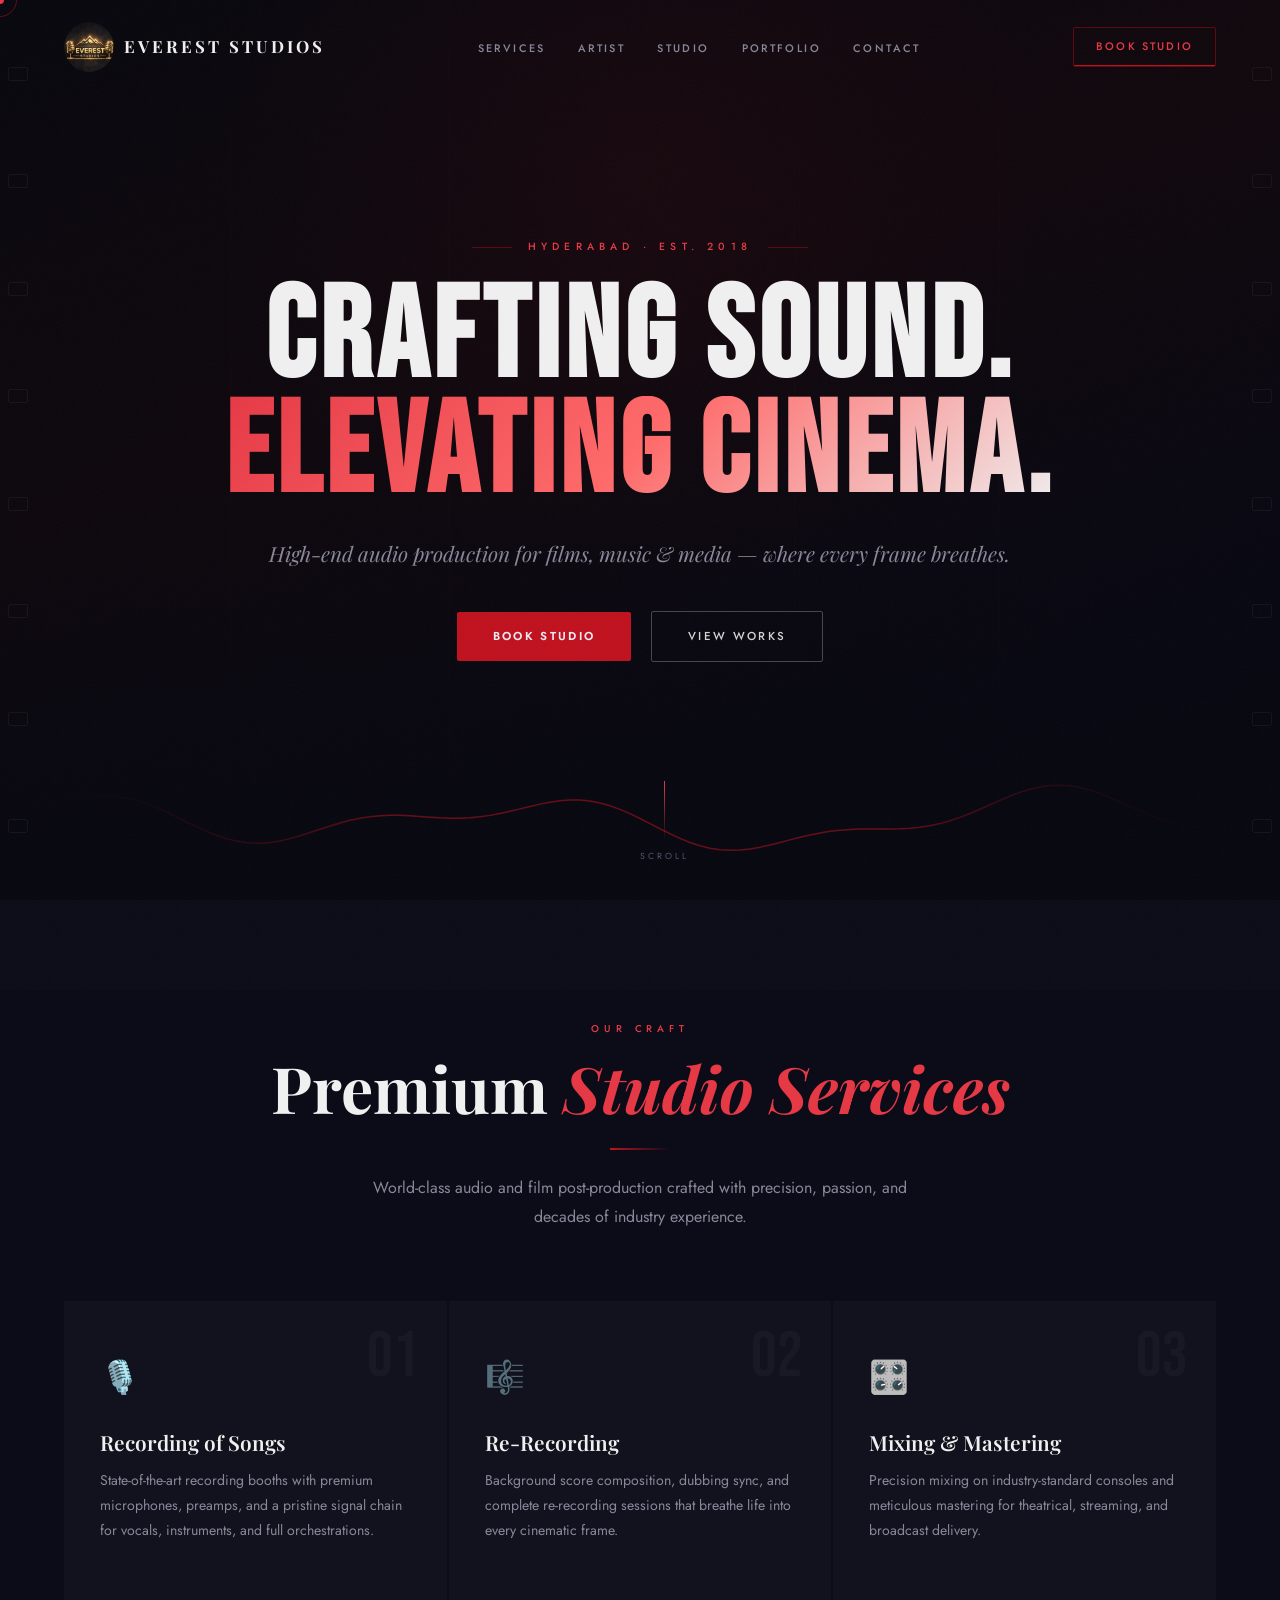
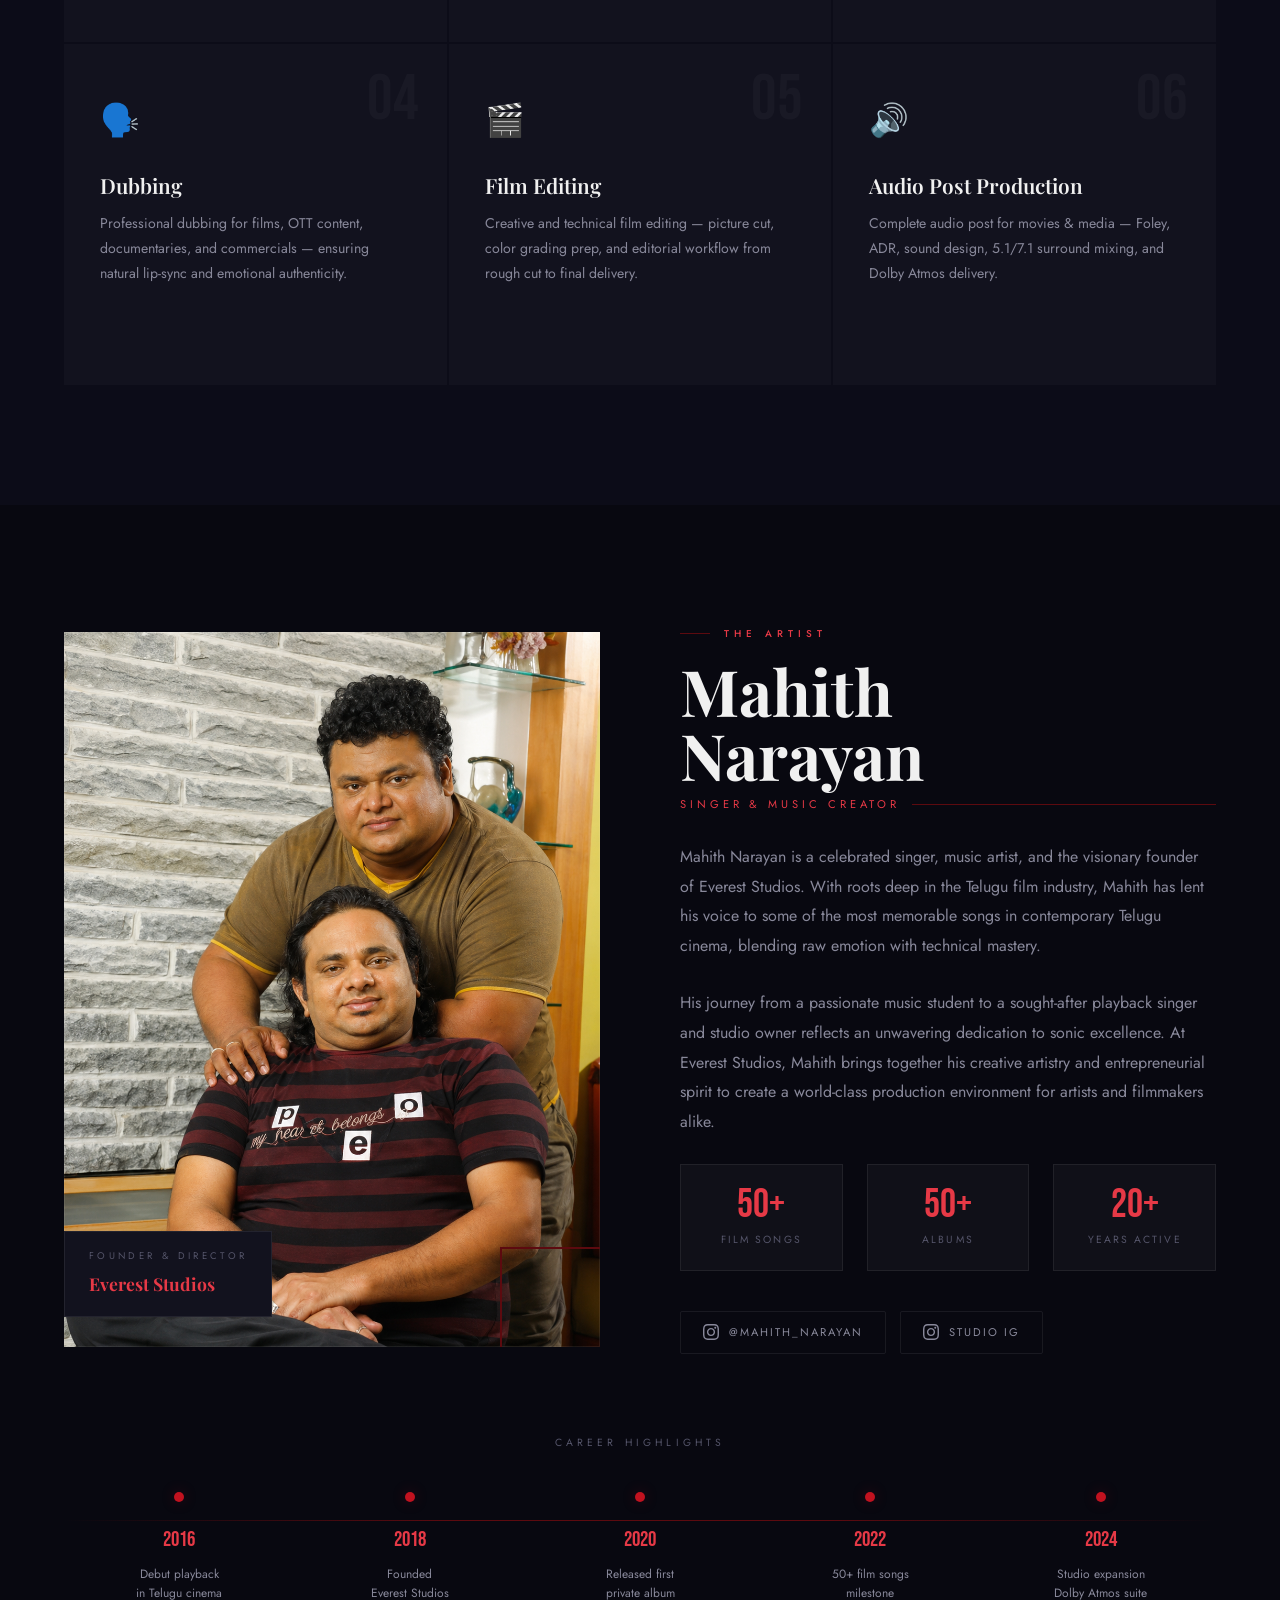
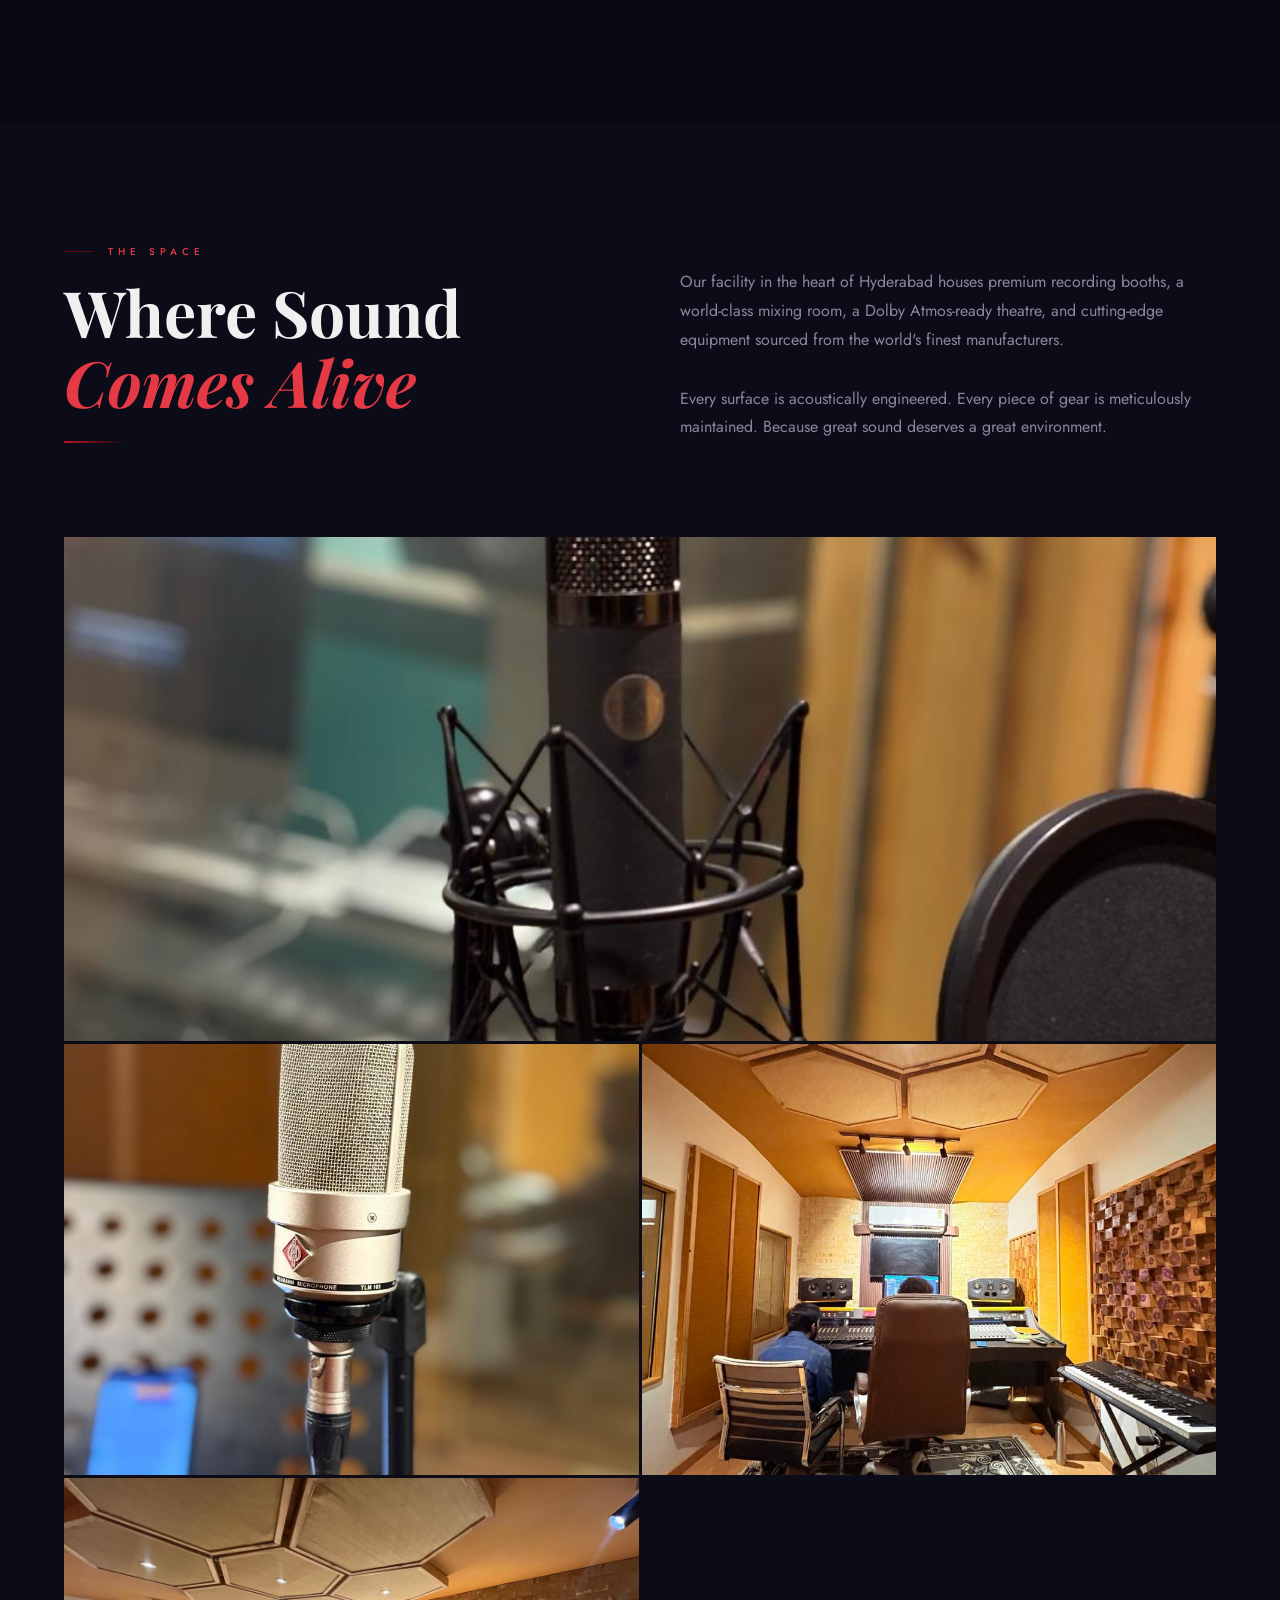
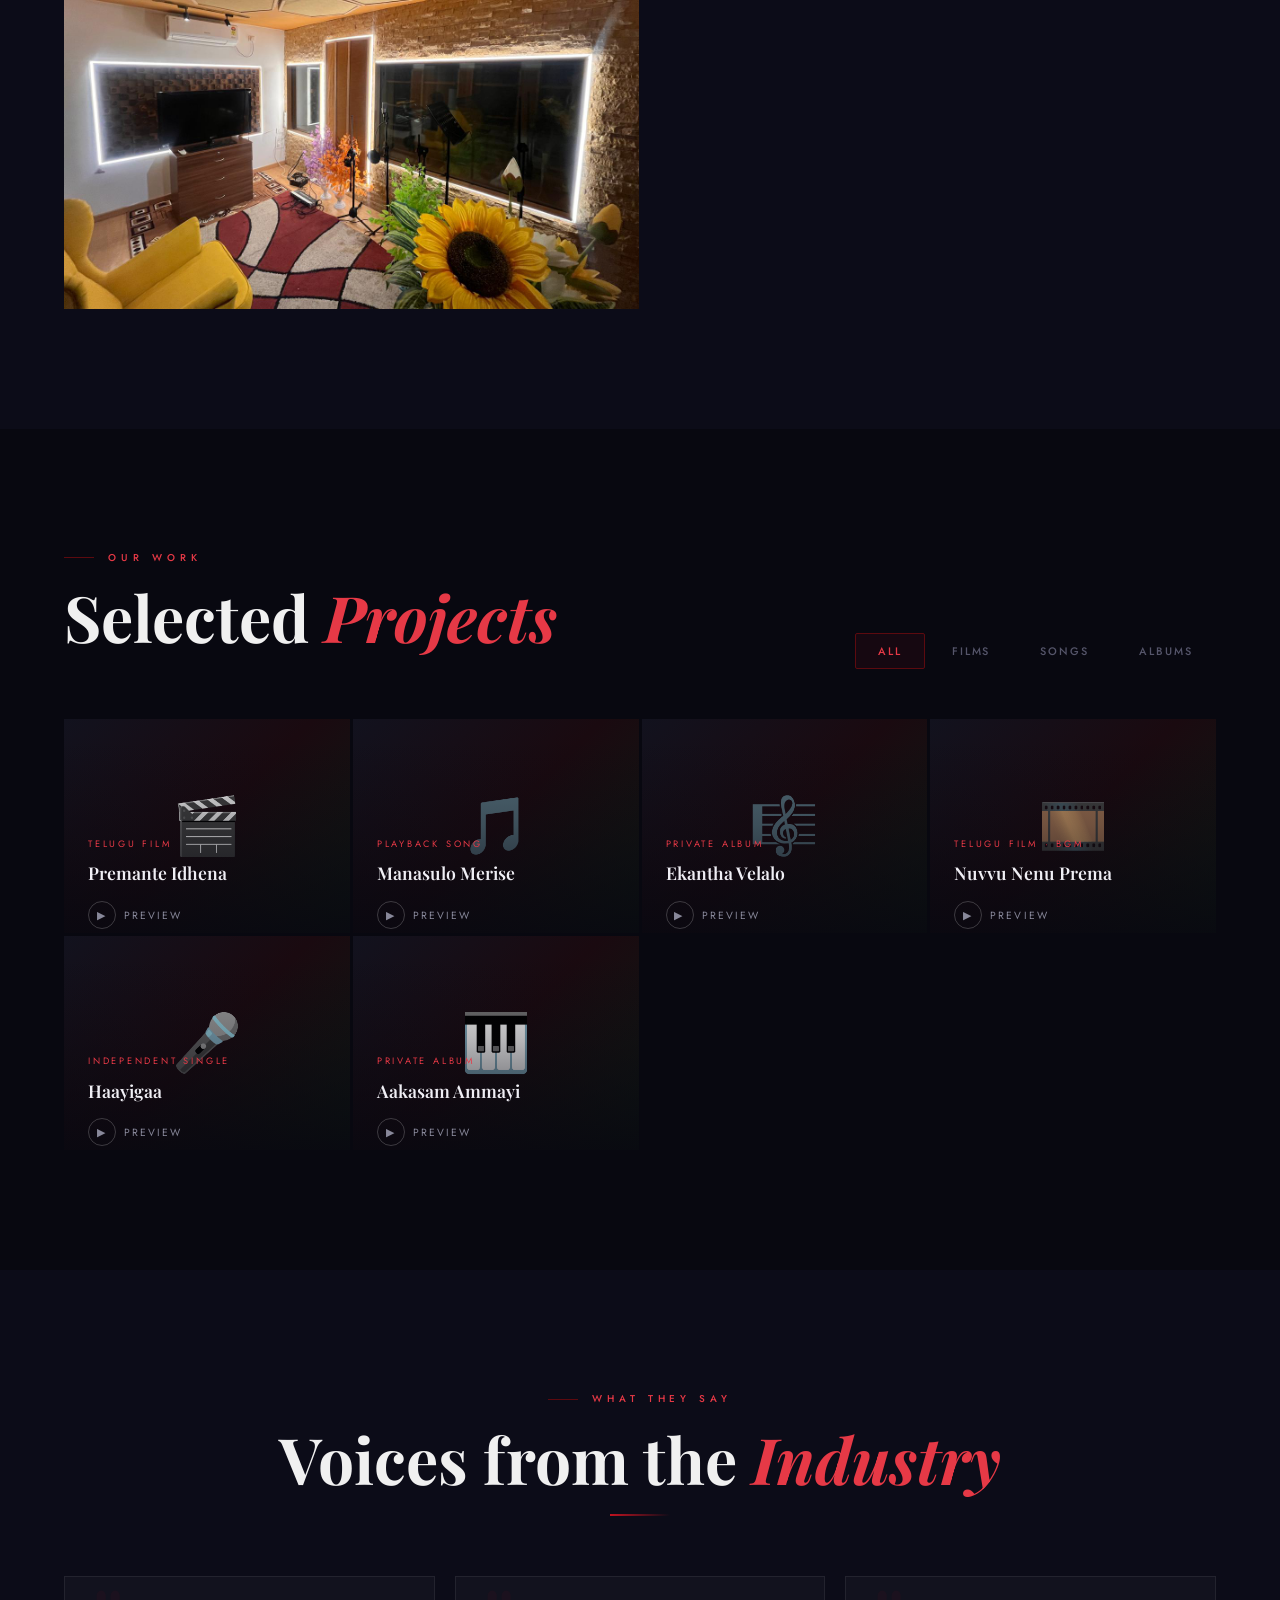
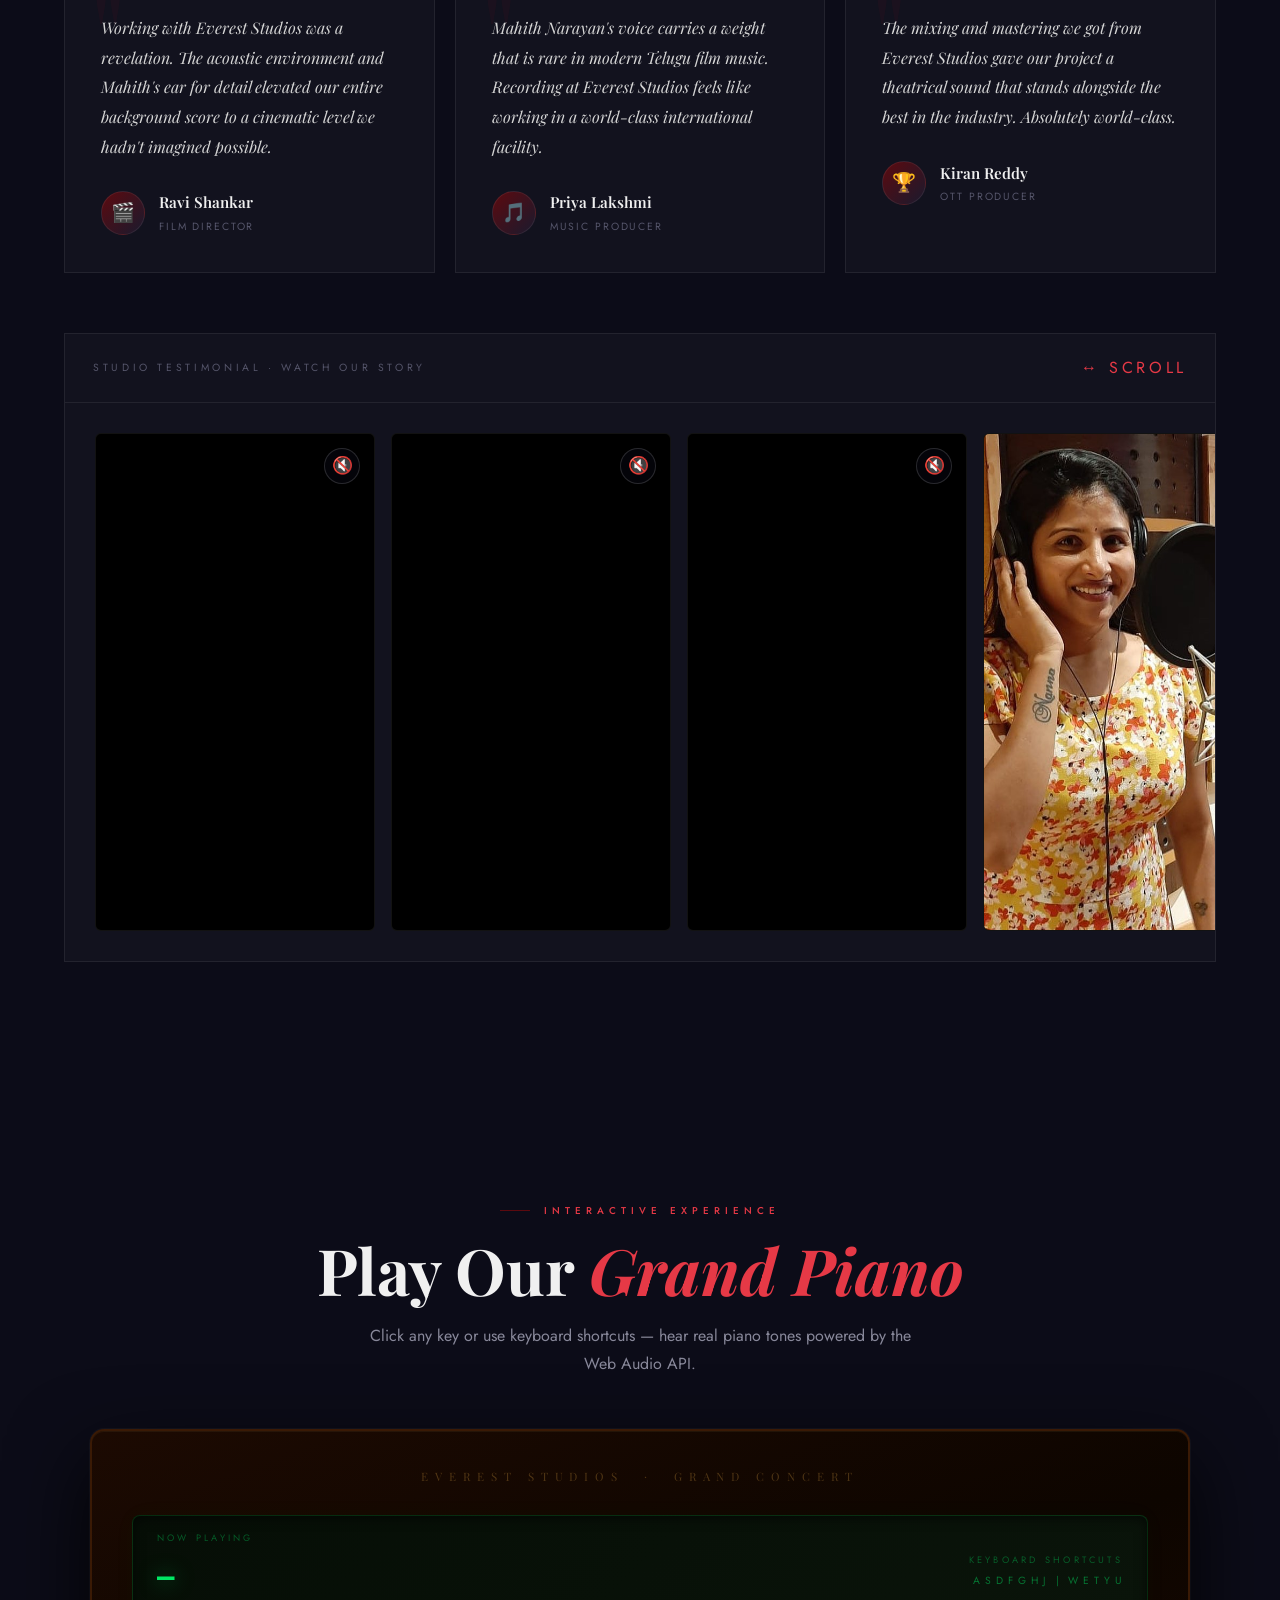
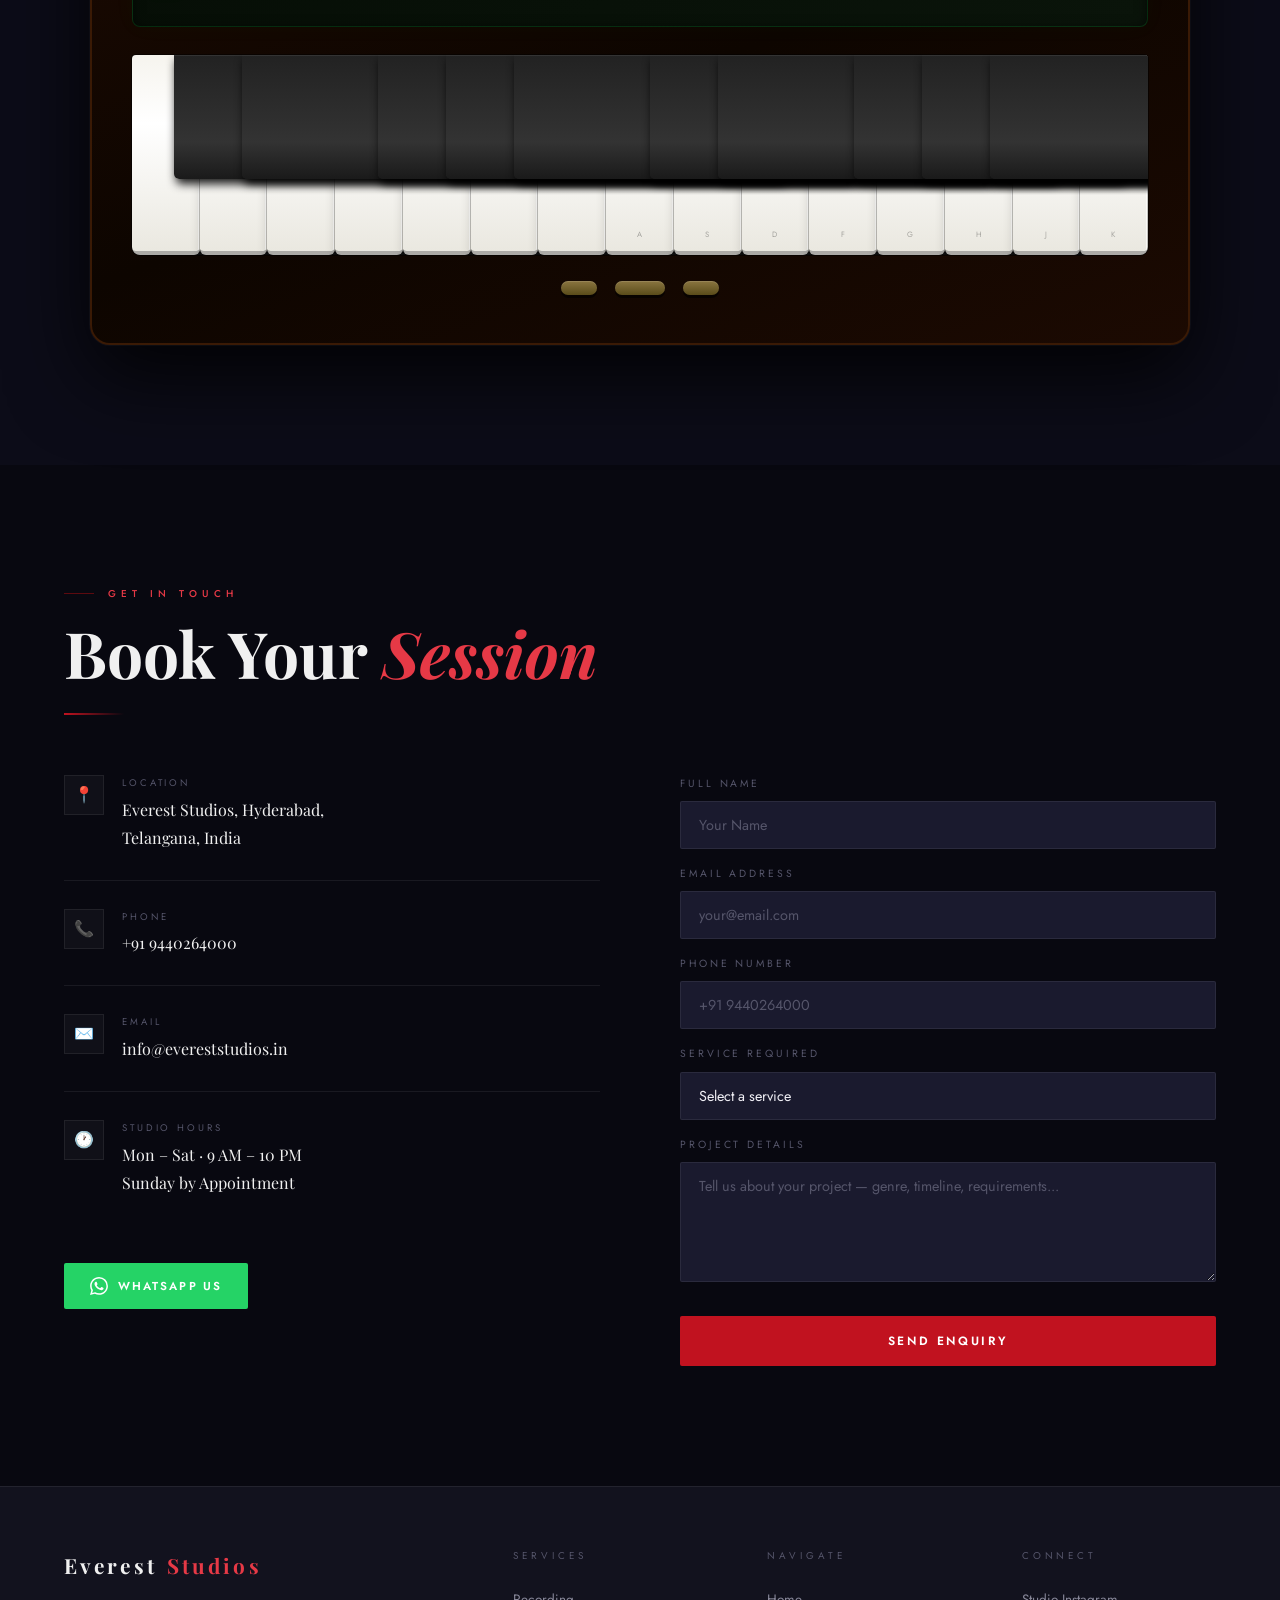
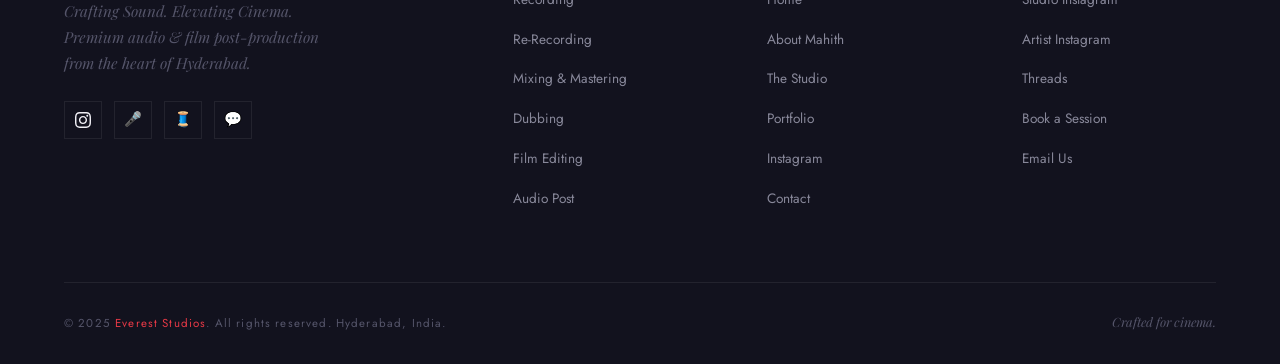
==== commit ecda991e: "Mobilenumber changes, images, header, logo adding" ====
--- a/EverestStudios.html
+++ b/EverestStudios.html
@@ -6,6 +6,7 @@
   <meta name="viewport" content="width=device-width, initial-scale=1.0" />
   <meta name="description" content="Everest Studios — Premium audio and film post-production studio in Hyderabad." />
   <title>Everest Studios — Crafting Sound. Elevating Cinema.</title>
+  <link rel="icon" href="Logo.jpeg" type="image/jpeg">
   <link rel="preconnect" href="https://fonts.googleapis.com" />
   <link rel="preconnect" href="https://fonts.gstatic.com" crossorigin />
   <link
@@ -2489,6 +2490,7 @@
 
   <!-- LOADER -->
   <div id="loader">
+    <img src="Logo.jpeg" alt="Logo" style="height: 120px; width: 120px; border-radius: 50%; margin-bottom: 20px;">
     <div class="loader-logo">EVEREST <em>STUDIOS</em></div>
     <div class="eq-bars">
       <div class="eq-bar"></div>
@@ -2506,7 +2508,7 @@
   <!-- NAV -->
   <nav id="main-nav">
     <a href="#hero" class="nav-logo">
-      <div class="nav-logo-dot"></div>Everest Studios
+      <img src="Logo.jpeg" alt="Logo" style="height: 50px; width: 50px; object-fit: cover; border-radius: 50%;"> Everest Studios
     </a>
     <ul class="nav-links">
       <li><a href="#services">Services</a></li>
@@ -2758,22 +2760,28 @@
     </div>
     <div class="studio-gallery">
       <div class="studio-img reveal">
-        <img src="The Space/Main Console.png" alt="Main Console"
+        <img src="The Space/WhatsApp Image 2026-04-28 at 12.04.16 PM.jpeg" alt="Studio Setup"
           style="width: 100%; height: 100%; object-fit: cover; position: absolute; inset: 0;">
         <div class="studio-img-inner" style="background: rgba(0,0,0,0.4)">🎚️</div>
-        <div class="studio-img-label">Main Mixing Console &middot; SSL &middot; Neve</div>
+        <div class="studio-img-label">Studio Environment</div>
       </div>
       <div class="studio-img reveal delay-1">
-        <img src="The Space/Voice Recording Booth A.png" alt="Voice Recording Booth A"
+        <img src="The Space/WhatsApp Image 2026-04-28 at 12.04.17 PM.jpeg" alt="Recording Booth"
           style="width: 100%; height: 100%; object-fit: cover; position: absolute; inset: 0;">
         <div class="studio-img-inner" style="background: rgba(0,0,0,0.4)">🎙️</div>
-        <div class="studio-img-label">Vocal Recording Booth A</div>
+        <div class="studio-img-label">Recording Space</div>
       </div>
       <div class="studio-img reveal delay-2">
-        <img src="The Space/Film Dubbing Theatre.png" alt="Film Dubbing Theatre"
+        <img src="The Space/WhatsApp Image 2026-04-28 at 12.04.17 PM (1).jpeg" alt="Creative Space"
           style="width: 100%; height: 100%; object-fit: cover; position: absolute; inset: 0;">
         <div class="studio-img-inner" style="background: rgba(0,0,0,0.4)">🎬</div>
-        <div class="studio-img-label">Film Dubbing Theatre</div>
+        <div class="studio-img-label">Creative Space</div>
+      </div>
+      <div class="studio-img reveal delay-3">
+        <img src="The Space/WhatsApp Image 2026-04-28 at 12.04.18 PM.jpeg" alt="Audio Suite"
+          style="width: 100%; height: 100%; object-fit: cover; position: absolute; inset: 0;">
+        <div class="studio-img-inner" style="background: rgba(0,0,0,0.4)">🎧</div>
+        <div class="studio-img-label">Audio Suite</div>
       </div>
     </div>
   </section>
@@ -3023,7 +3031,7 @@
           <div class="contact-detail-icon">📞</div>
           <div>
             <div class="contact-detail-label">Phone</div>
-            <div class="contact-detail-value">+91 XXXXX XXXXX</div>
+            <div class="contact-detail-value">+91 9440264000</div>
           </div>
         </div>
         <div class="contact-detail">
@@ -3040,7 +3048,7 @@
             <div class="contact-detail-value">Mon &ndash; Sat &middot; 9 AM &ndash; 10 PM<br>Sunday by Appointment</div>
           </div>
         </div>
-        <a href="https://wa.me/91XXXXXXXXXX?text=Hi%2C%20I'd%20like%20to%20book%20a%20session%20at%20Everest%20Studios"
+        <a href="https://wa.me/919440264000?text=Hi%2C%20I'd%20like%20to%20book%20a%20session%20at%20Everest%20Studios"
           target="_blank" class="wa-btn">
           <svg width="18" height="18" viewBox="0 0 24 24" fill="currentColor">
             <path
@@ -3055,7 +3063,7 @@
         <div class="form-row"><label class="form-label">Email Address</label><input type="email" name="email"
             class="form-input" placeholder="your@email.com" /></div>
         <div class="form-row"><label class="form-label">Phone Number</label><input type="tel" name="phone"
-            class="form-input" placeholder="+91 XXXXX XXXXX" /></div>
+            class="form-input" placeholder="+91 9440264000" /></div>
         <div class="form-row">
           <label class="form-label">Service Required</label>
           <select name="service" class="form-select">
@@ -3093,7 +3101,7 @@
           </a>
           <a href="https://www.instagram.com/mahith_narayan/" target="_blank" class="social-icon">🎤</a>
           <a href="https://www.threads.com/@evereststudioshyd" target="_blank" class="social-icon">🧵</a>
-          <a href="https://wa.me/91XXXXXXXXXX" target="_blank" class="social-icon">💬</a>
+          <a href="https://wa.me/919440264000" target="_blank" class="social-icon">💬</a>
         </div>
       </div>
       <div>
